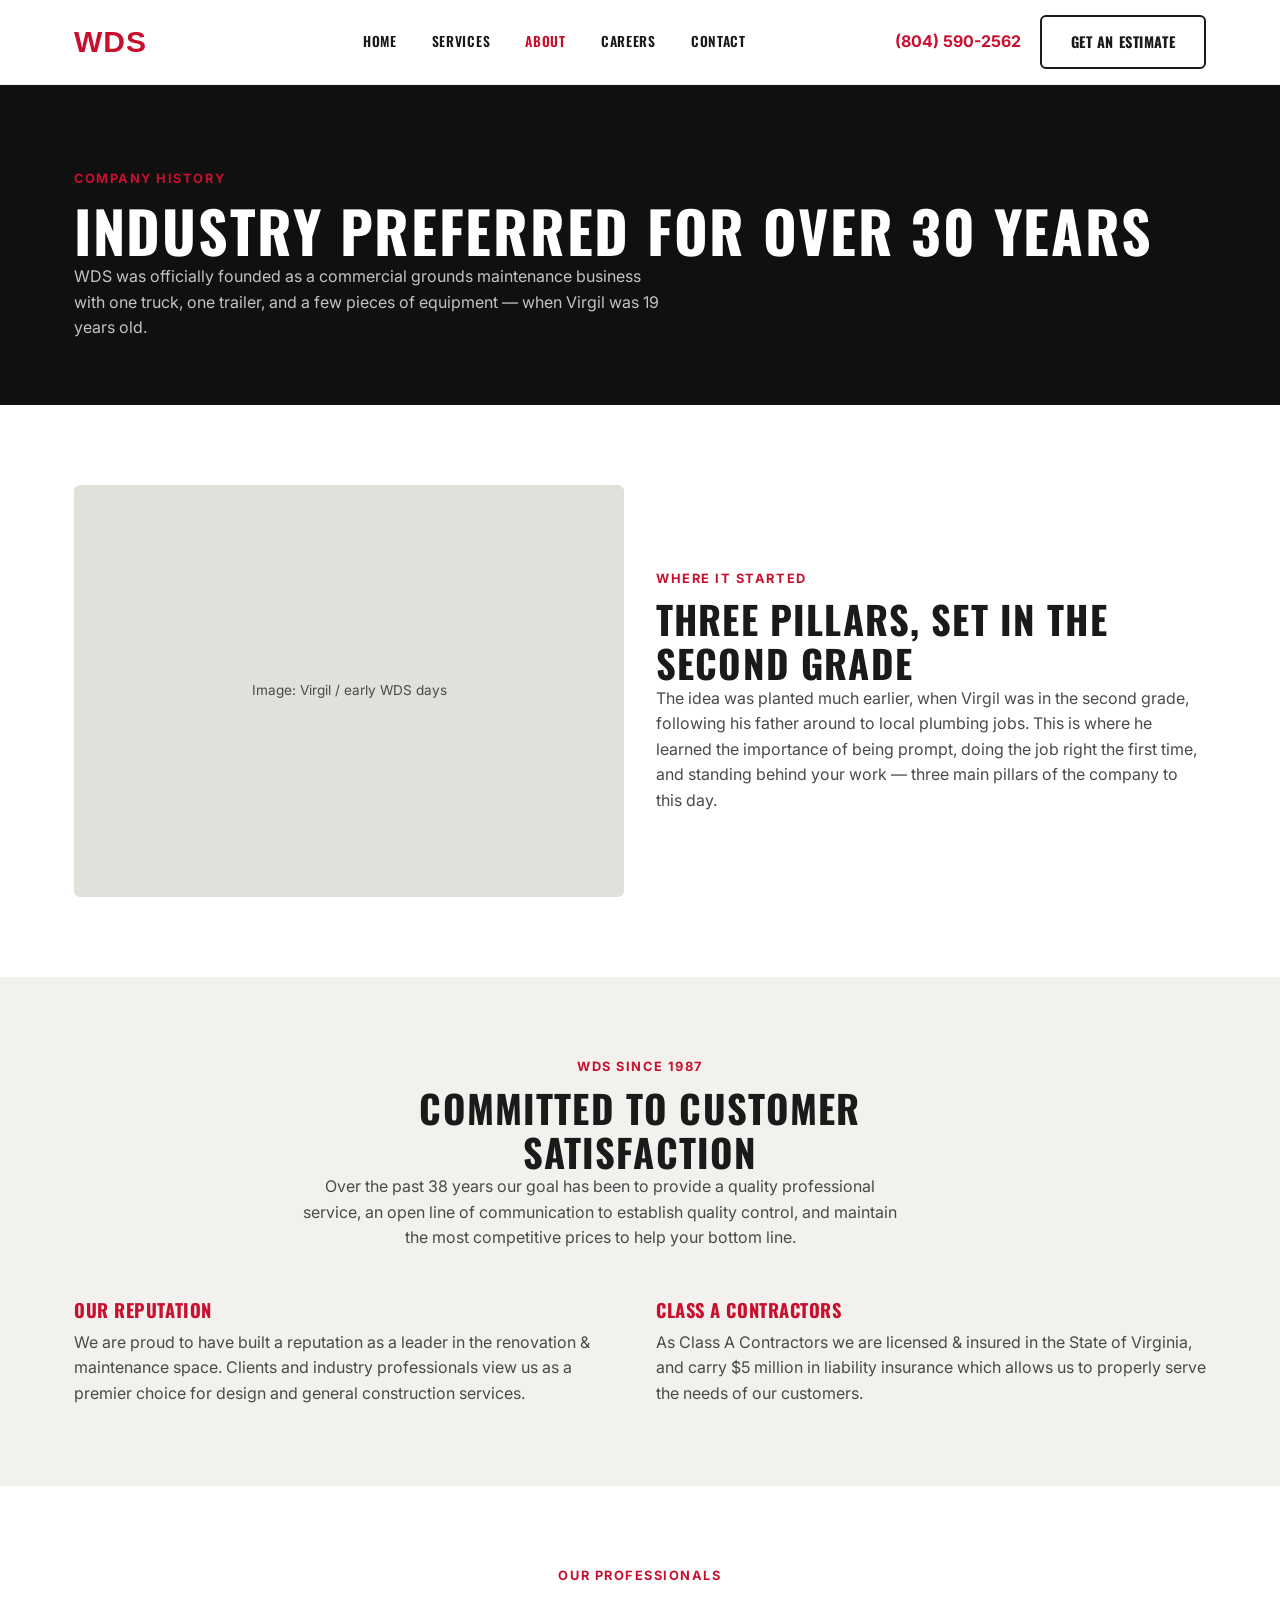
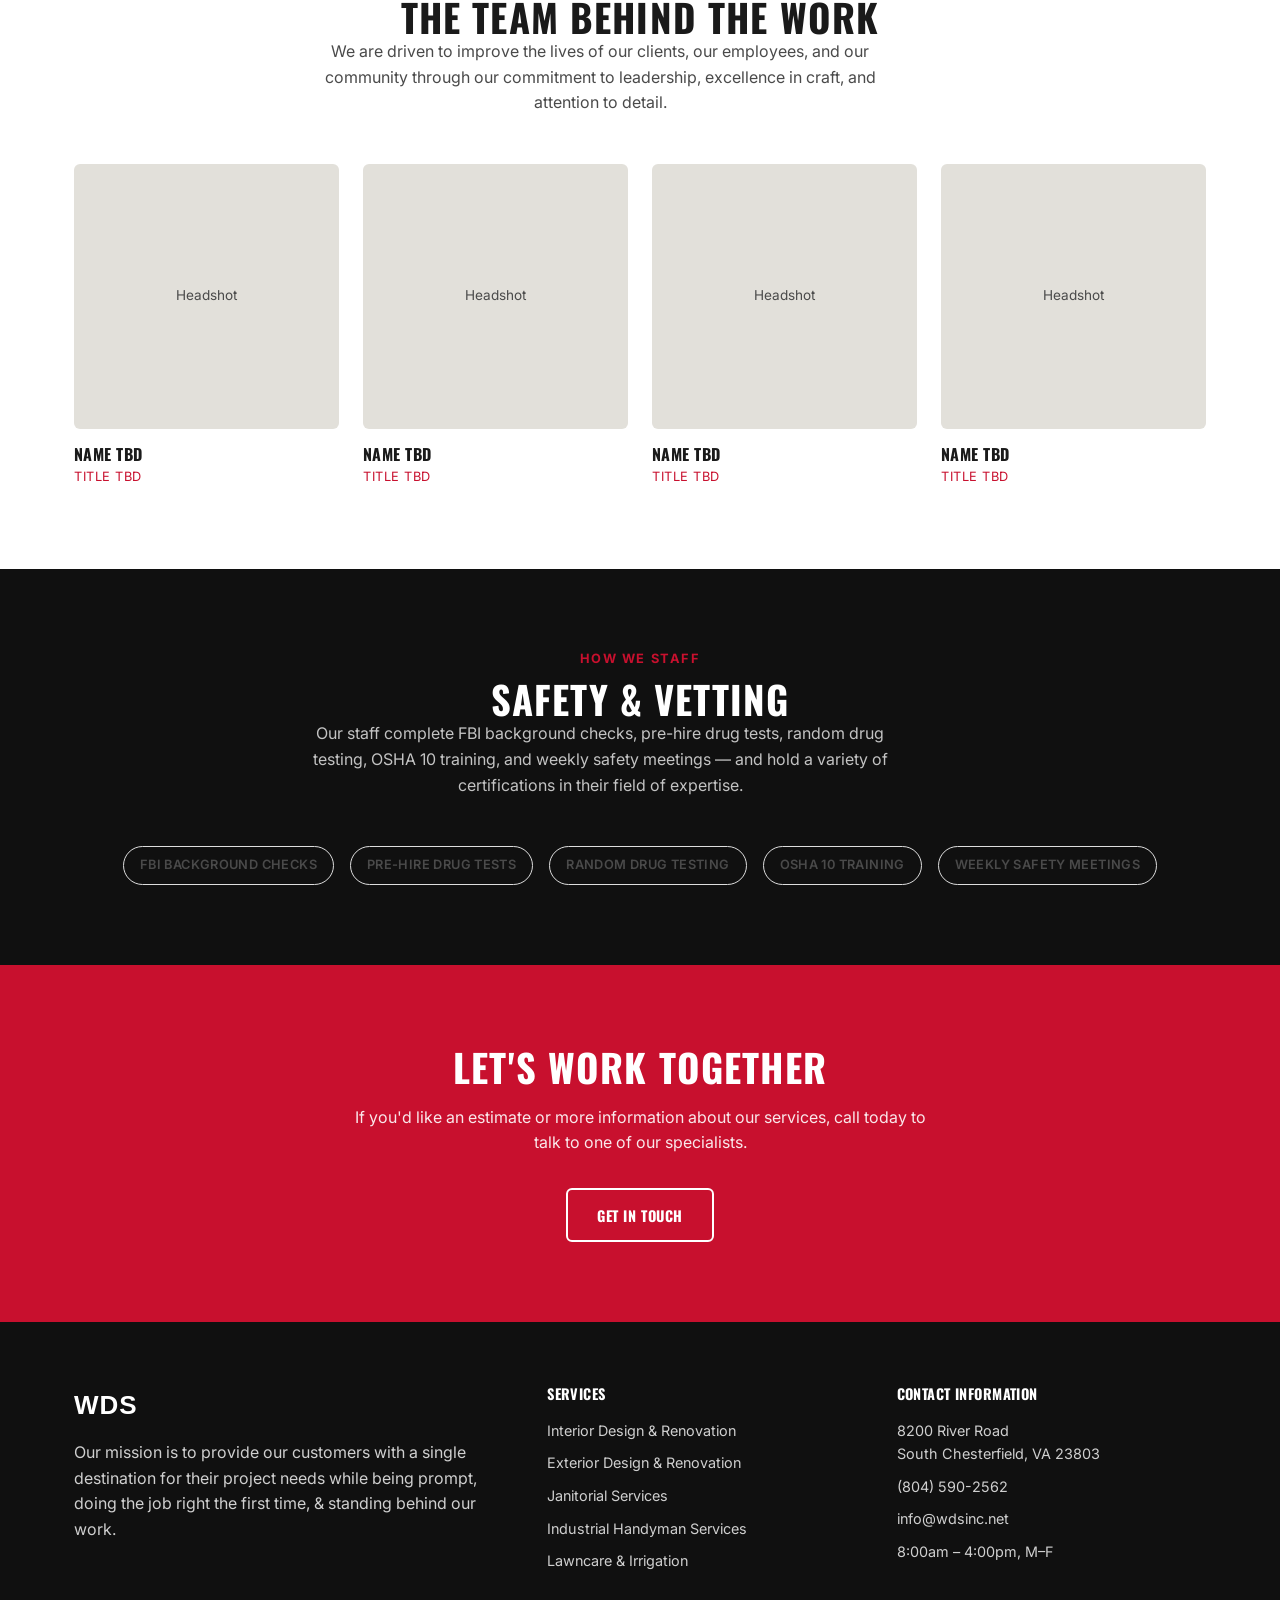
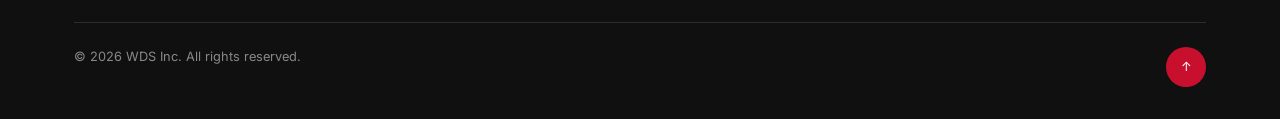
==== about.html @ 4c8f1082 "Scaffold WDS site structure with real copy from wdsinc.net Five static pages (Home, Services, About," ====
<!DOCTYPE html>
<html lang="en">
<head>
<meta charset="UTF-8"/>
<meta name="viewport" content="width=device-width, initial-scale=1.0"/>
<title>About | WDS Inc</title>
<meta name="description" content="Founded in 1987, WDS is a Class A licensed contractor serving Virginia for over 37 years."/>
<link rel="preconnect" href="https://fonts.googleapis.com"/>
<link href="https://fonts.googleapis.com/css2?family=Inter:wght@400;500;600;700&family=Oswald:wght@500;600;700&display=swap" rel="stylesheet"/>
<link rel="stylesheet" href="css/styles.css"/>
</head>
<body>

<header class="site-header">
  <div class="container">
    <a href="index.html" class="logo">
      <img src="assets/images/wds-logo.svg" alt="WDS Inc"/>
    </a>
    <nav class="nav">
      <a href="index.html">Home</a>
      <a href="services.html">Services</a>
      <a href="about.html" class="current">About</a>
      <a href="careers.html">Careers</a>
      <a href="contact.html">Contact</a>
    </nav>
    <div class="header-cta">
      <a href="tel:18045902562" class="header-phone">(804) 590-2562</a>
      <a href="contact.html" class="btn btn-outline-dark">Get an Estimate</a>
      <button class="nav-toggle" aria-label="Toggle menu" aria-expanded="false">&#9776;</button>
    </div>
  </div>
</header>

<section class="page-hero">
  <div class="container">
    <span class="eyebrow" data-animate>Company History</span>
    <h1 data-animate>Industry Preferred For Over 30 Years</h1>
    <p class="lede">WDS was officially founded as a commercial grounds maintenance business with one truck, one trailer, and a few pieces of equipment &mdash; when Virgil was 19 years old.</p>
  </div>
</section>

<section>
  <div class="container">
    <div class="two-col">
      <div class="media-frame">
        <!-- TODO: founder / early-days archive photo -->
        <div class="media-placeholder">Image: Virgil / early WDS days</div>
      </div>
      <div>
        <span class="eyebrow">Where It Started</span>
        <h2>Three Pillars, Set In The Second Grade</h2>
        <p class="lede">The idea was planted much earlier, when Virgil was in the second grade, following his father around to local plumbing jobs. This is where he learned the importance of being prompt, doing the job right the first time, and standing behind your work &mdash; three main pillars of the company to this day.</p>
      </div>
    </div>
  </div>
</section>

<section class="bg-light">
  <div class="container">
    <div class="section-head center">
      <span class="eyebrow">WDS Since 1987</span>
      <h2>Committed To Customer Satisfaction</h2>
      <p class="lede">Over the past 38 years our goal has been to provide a quality professional service, an open line of communication to establish quality control, and maintain the most competitive prices to help your bottom line.</p>
    </div>
    <div class="two-col">
      <div>
        <h3 style="color:var(--red);margin-bottom:.6rem;">Our Reputation</h3>
        <p class="lede">We are proud to have built a reputation as a leader in the renovation &amp; maintenance space. Clients and industry professionals view us as a premier choice for design and general construction services.</p>
      </div>
      <div>
        <h3 style="color:var(--red);margin-bottom:.6rem;">Class A Contractors</h3>
        <p class="lede">As Class A Contractors we are licensed &amp; insured in the State of Virginia, and carry $5 million in liability insurance which allows us to properly serve the needs of our customers.</p>
      </div>
    </div>
  </div>
</section>

<!-- ============ OUR PROFESSIONALS ============ -->
<section>
  <div class="container">
    <div class="section-head center">
      <span class="eyebrow">Our Professionals</span>
      <h2>The Team Behind The Work</h2>
      <p class="lede">We are driven to improve the lives of our clients, our employees, and our community through our commitment to leadership, excellence in craft, and attention to detail.</p>
    </div>
    <div class="team-grid">
      <!-- TODO: real headshots + names/titles once provided -->
      <div class="team-card">
        <div class="media-frame"><div class="media-placeholder">Headshot</div></div>
        <h3>Name TBD</h3>
        <span>Title TBD</span>
      </div>
      <div class="team-card">
        <div class="media-frame"><div class="media-placeholder">Headshot</div></div>
        <h3>Name TBD</h3>
        <span>Title TBD</span>
      </div>
      <div class="team-card">
        <div class="media-frame"><div class="media-placeholder">Headshot</div></div>
        <h3>Name TBD</h3>
        <span>Title TBD</span>
      </div>
      <div class="team-card">
        <div class="media-frame"><div class="media-placeholder">Headshot</div></div>
        <h3>Name TBD</h3>
        <span>Title TBD</span>
      </div>
    </div>
  </div>
</section>

<!-- ============ SAFETY / VETTING ============ -->
<section class="bg-dark">
  <div class="container">
    <div class="section-head center">
      <span class="eyebrow">How We Staff</span>
      <h2>Safety &amp; Vetting</h2>
      <p class="lede">Our staff complete FBI background checks, pre-hire drug tests, random drug testing, OSHA 10 training, and weekly safety meetings &mdash; and hold a variety of certifications in their field of expertise.</p>
    </div>
    <div class="badge-row" style="justify-content:center;">
      <span class="badge">FBI Background Checks</span>
      <span class="badge">Pre-Hire Drug Tests</span>
      <span class="badge">Random Drug Testing</span>
      <span class="badge">OSHA 10 Training</span>
      <span class="badge">Weekly Safety Meetings</span>
    </div>
  </div>
</section>

<section class="cta-band">
  <div class="container">
    <h2>Let's Work Together</h2>
    <p class="lede">If you'd like an estimate or more information about our services, call today to talk to one of our specialists.</p>
    <a href="contact.html" class="btn btn-outline">Get In Touch</a>
  </div>
</section>

<footer class="site-footer" id="site-footer"></footer>
<script src="js/main.js"></script>
<script src="js/footer.js"></script>
</body>
</html>
---- css/styles.css ----
/* ==========================================================================
   WDS Inc — shared stylesheet
   Structural pass: layout, type scale, components.
   Visual polish + animated-text treatment come in the next layout pass.
   ========================================================================== */

:root{
  --red:#c8102e;
  --red-dark:#9c0c23;
  --black:#101010;
  --ink:#1a1a1a;
  --gray-700:#4a4a4a;
  --gray-400:#8a8a8a;
  --gray-100:#f2f1ee;
  --white:#ffffff;
  --font-head:'Oswald', sans-serif;
  --font-body:'Inter', sans-serif;
  --container:1180px;
  --gap:2rem;
  --radius:6px;
}

*{box-sizing:border-box;margin:0;padding:0;}
html{scroll-behavior:smooth;}
body{font-family:var(--font-body);color:var(--ink);background:var(--white);line-height:1.6;}
img{max-width:100%;display:block;}
a{color:inherit;text-decoration:none;}
ul{list-style:none;}
.container{max-width:var(--container);margin:0 auto;padding:0 1.5rem;}

h1,h2,h3,h4{font-family:var(--font-head);text-transform:uppercase;letter-spacing:.03em;line-height:1.15;}
h1{font-size:clamp(2.2rem,5vw,3.6rem);}
h2{font-size:clamp(1.6rem,3.5vw,2.4rem);}
h3{font-size:1.15rem;}
.eyebrow{color:var(--red);font-weight:700;letter-spacing:.12em;text-transform:uppercase;font-size:.8rem;margin-bottom:.5rem;display:block;}
.lede{color:var(--gray-700);max-width:60ch;}

.btn{display:inline-block;padding:.85rem 1.8rem;border-radius:var(--radius);font-weight:700;font-family:var(--font-head);text-transform:uppercase;letter-spacing:.04em;font-size:.9rem;border:2px solid transparent;transition:transform .15s ease,opacity .15s ease;}
.btn:hover{transform:translateY(-2px);}
.btn-primary{background:var(--red);color:var(--white);}
.btn-outline{background:transparent;color:var(--white);border-color:var(--white);}
.btn-outline-dark{background:transparent;color:var(--ink);border-color:var(--ink);}

/* ---------- header ---------- */
.site-header{position:sticky;top:0;z-index:100;background:var(--white);border-bottom:1px solid #eee;}
.site-header .container{display:flex;align-items:center;justify-content:space-between;height:84px;}
.logo{display:flex;align-items:center;gap:.6rem;font-family:var(--font-head);font-weight:700;}
.logo img{height:44px;width:auto;}
.nav{display:flex;align-items:center;gap:2.2rem;}
.nav a{font-family:var(--font-head);text-transform:uppercase;font-size:.85rem;letter-spacing:.05em;font-weight:600;}
.nav a.current,.nav a:hover{color:var(--red);}
.header-cta{display:flex;align-items:center;gap:1.2rem;}
.header-phone{font-weight:700;color:var(--red);}
.nav-toggle{display:none;background:none;border:none;font-size:1.6rem;cursor:pointer;}

@media (max-width:900px){
  .nav{position:fixed;inset:84px 0 0 0;background:var(--white);flex-direction:column;align-items:flex-start;padding:2rem 1.5rem;gap:1.5rem;transform:translateX(100%);transition:transform .25s ease;}
  .nav.open{transform:translateX(0);}
  .nav-toggle{display:block;}
  .header-phone{display:none;}
}

/* ---------- hero ---------- */
.hero{position:relative;color:var(--white);background:var(--black);min-height:78vh;display:flex;align-items:center;overflow:hidden;}
.hero-media{position:absolute;inset:0;z-index:0;}
.hero-media img,.hero-media video{width:100%;height:100%;object-fit:cover;opacity:.55;}
.hero-media::after{content:'';position:absolute;inset:0;background:linear-gradient(180deg,rgba(16,16,16,.55),rgba(16,16,16,.85));}
.hero-content{position:relative;z-index:1;max-width:720px;}
.hero-content p.lede{color:rgba(255,255,255,.8);margin:1.2rem 0 2rem;font-size:1.1rem;}
.hero-cta-row{display:flex;gap:1rem;flex-wrap:wrap;}
/* data-animate: hook point for the animated-text pass (word/line reveal) */
[data-animate]{display:inline-block;}

.page-hero{background:var(--black);color:var(--white);padding:5rem 0 4rem;}
.page-hero p.lede{color:rgba(255,255,255,.75);}

/* ---------- trust bar ---------- */
.trust-bar{background:var(--gray-100);padding:1.6rem 0;}
.trust-bar .container{display:flex;flex-wrap:wrap;gap:2rem;justify-content:space-between;}
.trust-item{display:flex;align-items:baseline;gap:.5rem;font-family:var(--font-head);}
.trust-item strong{color:var(--red);font-size:1.6rem;}
.trust-item span{color:var(--gray-700);font-size:.85rem;text-transform:uppercase;letter-spacing:.04em;}

/* ---------- generic sections ---------- */
section{padding:5rem 0;}
.section-head{max-width:680px;margin-bottom:3rem;}
.section-head.center{margin-left:auto;margin-right:auto;text-align:center;}
.bg-dark{background:var(--black);color:var(--white);}
.bg-dark .lede{color:rgba(255,255,255,.75);}
.bg-light{background:var(--gray-100);}

.two-col{display:grid;grid-template-columns:1fr 1fr;gap:var(--gap);align-items:center;}
@media (max-width:800px){.two-col{grid-template-columns:1fr;}}
.media-frame{border-radius:var(--radius);overflow:hidden;aspect-ratio:4/3;background:#ddd;}
.media-frame img{width:100%;height:100%;object-fit:cover;}
.media-placeholder{width:100%;height:100%;display:flex;align-items:center;justify-content:center;background:#e2e0da;color:var(--gray-700);font-size:.85rem;text-align:center;padding:1rem;}

/* ---------- service grid ---------- */
.card-grid{display:grid;grid-template-columns:repeat(auto-fit,minmax(230px,1fr));gap:1.5rem;}
.service-card{background:var(--white);border:1px solid #eee;border-radius:var(--radius);padding:2rem 1.6rem;transition:box-shadow .2s ease,transform .2s ease;}
.service-card:hover{box-shadow:0 10px 30px rgba(0,0,0,.08);transform:translateY(-4px);}
.service-card .icon{width:44px;height:44px;border-radius:50%;background:var(--red);margin-bottom:1rem;}
.service-card h3{margin-bottom:.6rem;}
.service-card p{color:var(--gray-700);font-size:.92rem;}

.pillars{display:grid;grid-template-columns:repeat(3,1fr);gap:1.5rem;}
@media (max-width:800px){.pillars{grid-template-columns:1fr;}}
.pillar h3{color:var(--red);margin-bottom:.6rem;}
.pillar p{color:var(--gray-700);font-size:.92rem;}

/* ---------- process steps ---------- */
.steps{counter-reset:step;display:grid;grid-template-columns:repeat(3,1fr);gap:1.5rem;}
@media (max-width:800px){.steps{grid-template-columns:1fr;}}
.step{position:relative;padding-left:3.2rem;}
.step::before{counter-increment:step;content:counter(step);position:absolute;left:0;top:0;width:2.4rem;height:2.4rem;border-radius:50%;background:var(--red);color:var(--white);display:flex;align-items:center;justify-content:center;font-family:var(--font-head);font-weight:700;}

/* ---------- team ---------- */
.team-grid{display:grid;grid-template-columns:repeat(auto-fit,minmax(200px,1fr));gap:1.5rem;}
.team-card .media-frame{aspect-ratio:1/1;margin-bottom:1rem;}
.team-card h3{font-size:1rem;}
.team-card span{color:var(--red);font-size:.8rem;text-transform:uppercase;letter-spacing:.04em;}

/* ---------- badges (reputation) ---------- */
.badge-row{display:flex;flex-wrap:wrap;gap:1rem;margin-top:1.5rem;}
.badge{border:1px solid #ddd;border-radius:20px;padding:.5rem 1rem;font-size:.8rem;font-weight:600;text-transform:uppercase;letter-spacing:.03em;color:var(--gray-700);}

/* ---------- careers / job board ---------- */
.job-list{display:flex;flex-direction:column;gap:1rem;}
.job-card{display:flex;justify-content:space-between;align-items:center;gap:1rem;flex-wrap:wrap;border:1px solid #eee;border-radius:var(--radius);padding:1.4rem 1.6rem;}
.job-card h3{font-size:1.05rem;text-transform:none;letter-spacing:0;}
.job-meta{color:var(--gray-700);font-size:.85rem;margin-top:.3rem;}
.job-card .btn{padding:.6rem 1.3rem;font-size:.8rem;}
.empty-state{border:2px dashed #ddd;border-radius:var(--radius);padding:3rem 1.5rem;text-align:center;color:var(--gray-700);}
.empty-state strong{display:block;color:var(--ink);margin-bottom:.4rem;font-family:var(--font-head);text-transform:uppercase;}

/* ---------- contact ---------- */
.contact-grid{display:grid;grid-template-columns:1.1fr .9fr;gap:var(--gap);}
@media (max-width:800px){.contact-grid{grid-template-columns:1fr;}}
.contact-form{display:flex;flex-direction:column;gap:1rem;}
.contact-form input,.contact-form textarea,.contact-form select{border:1px solid #ddd;border-radius:var(--radius);padding:.85rem 1rem;font-family:inherit;font-size:.95rem;}
.contact-form label{font-size:.8rem;font-weight:600;text-transform:uppercase;letter-spacing:.03em;color:var(--gray-700);margin-bottom:.3rem;display:block;}
.contact-info-list{display:flex;flex-direction:column;gap:1.2rem;}
.contact-info-item{display:flex;gap:.9rem;align-items:flex-start;}
.contact-info-item .dot{width:34px;height:34px;border-radius:50%;background:var(--red);flex-shrink:0;}
.map-frame{margin-top:2rem;border-radius:var(--radius);overflow:hidden;aspect-ratio:16/9;background:#e2e0da;}

/* ---------- CTA band ---------- */
.cta-band{background:var(--red);color:var(--white);text-align:center;}
.cta-band h2{margin-bottom:1rem;}
.cta-band .lede{color:rgba(255,255,255,.9);margin:0 auto 2rem;}

/* ---------- footer ---------- */
.site-footer{background:var(--black);color:rgba(255,255,255,.8);padding:4rem 0 2rem;}
.footer-grid{display:grid;grid-template-columns:1.4fr 1fr 1fr;gap:2.5rem;margin-bottom:2.5rem;}
@media (max-width:800px){.footer-grid{grid-template-columns:1fr;}}
.footer-grid h4{color:var(--white);font-size:.9rem;margin-bottom:1rem;}
.footer-grid ul li{margin-bottom:.6rem;font-size:.9rem;}
.footer-grid ul li a:hover{color:var(--red);}
.footer-logo{height:38px;margin-bottom:1rem;}
.footer-bottom{border-top:1px solid rgba(255,255,255,.12);padding-top:1.5rem;display:flex;justify-content:space-between;flex-wrap:wrap;gap:1rem;font-size:.8rem;color:rgba(255,255,255,.5);}
.back-to-top{width:40px;height:40px;border-radius:50%;background:var(--red);color:var(--white);display:flex;align-items:center;justify-content:center;}
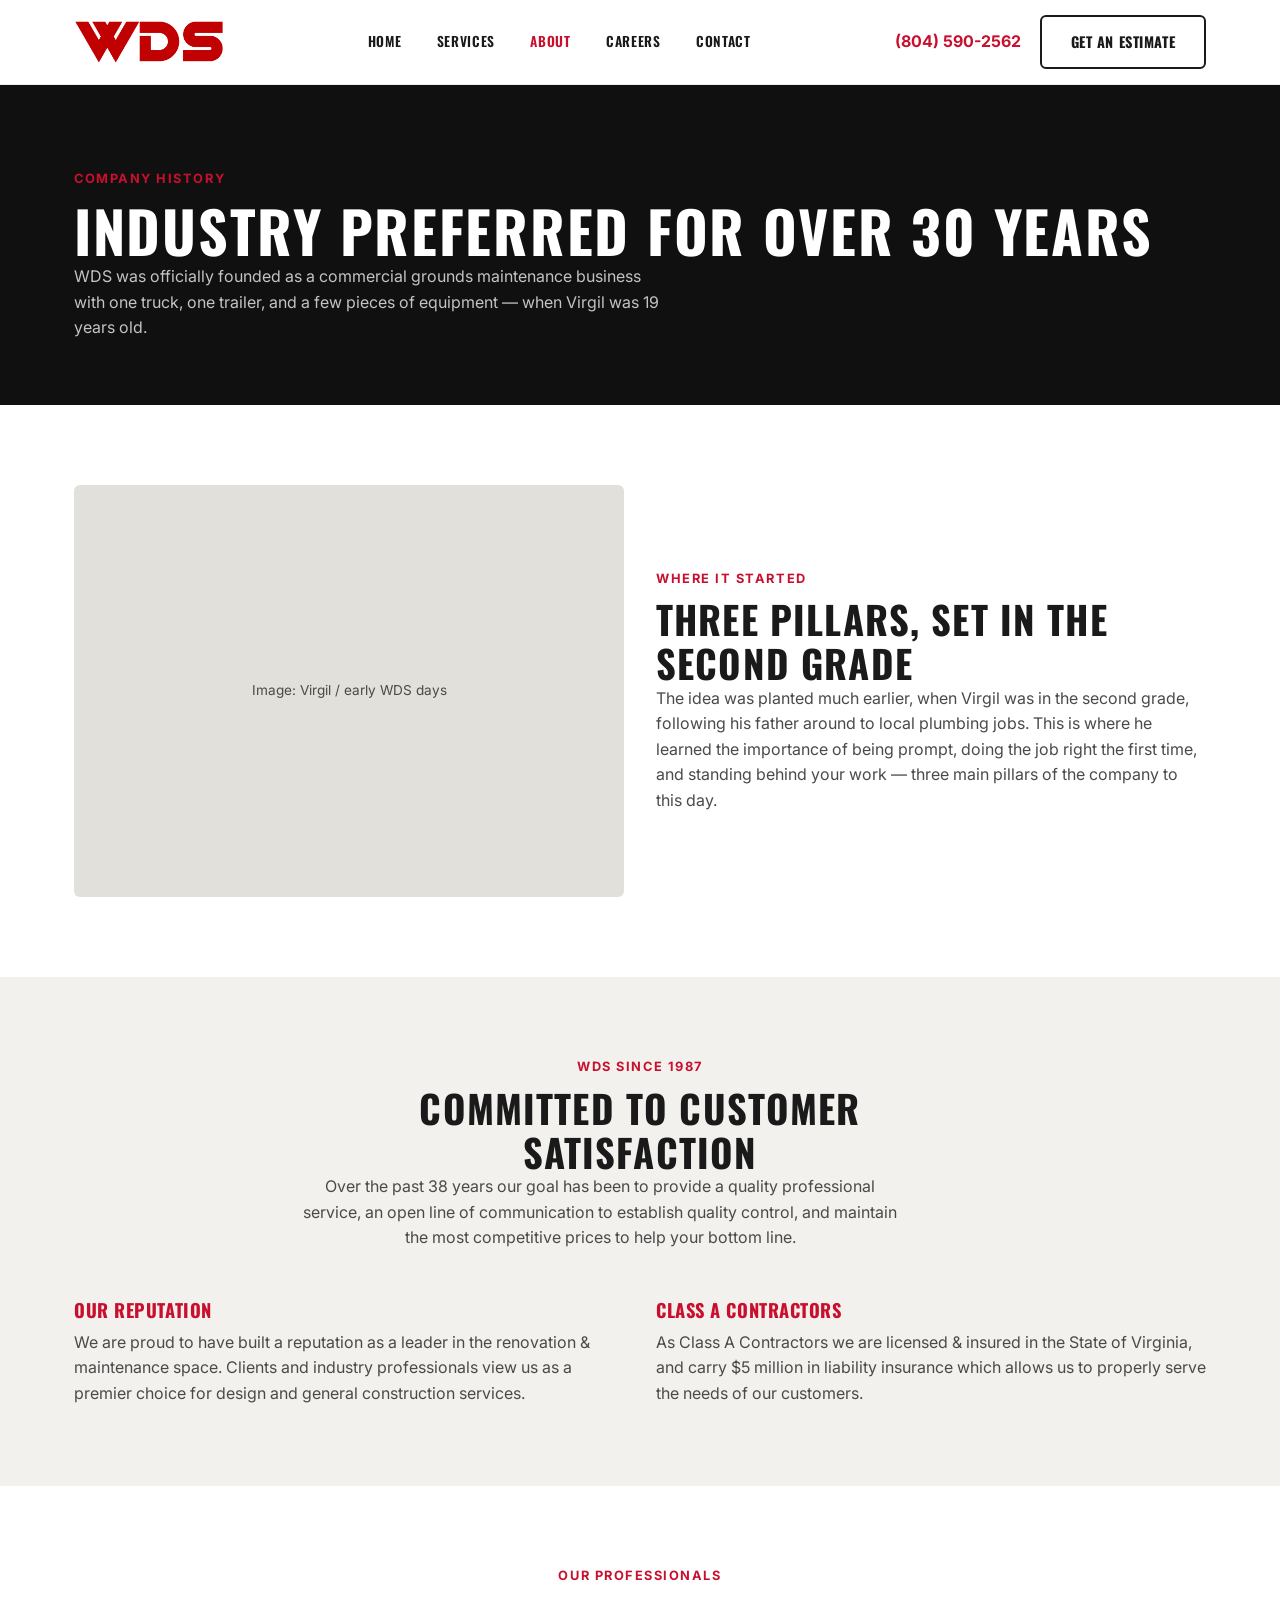
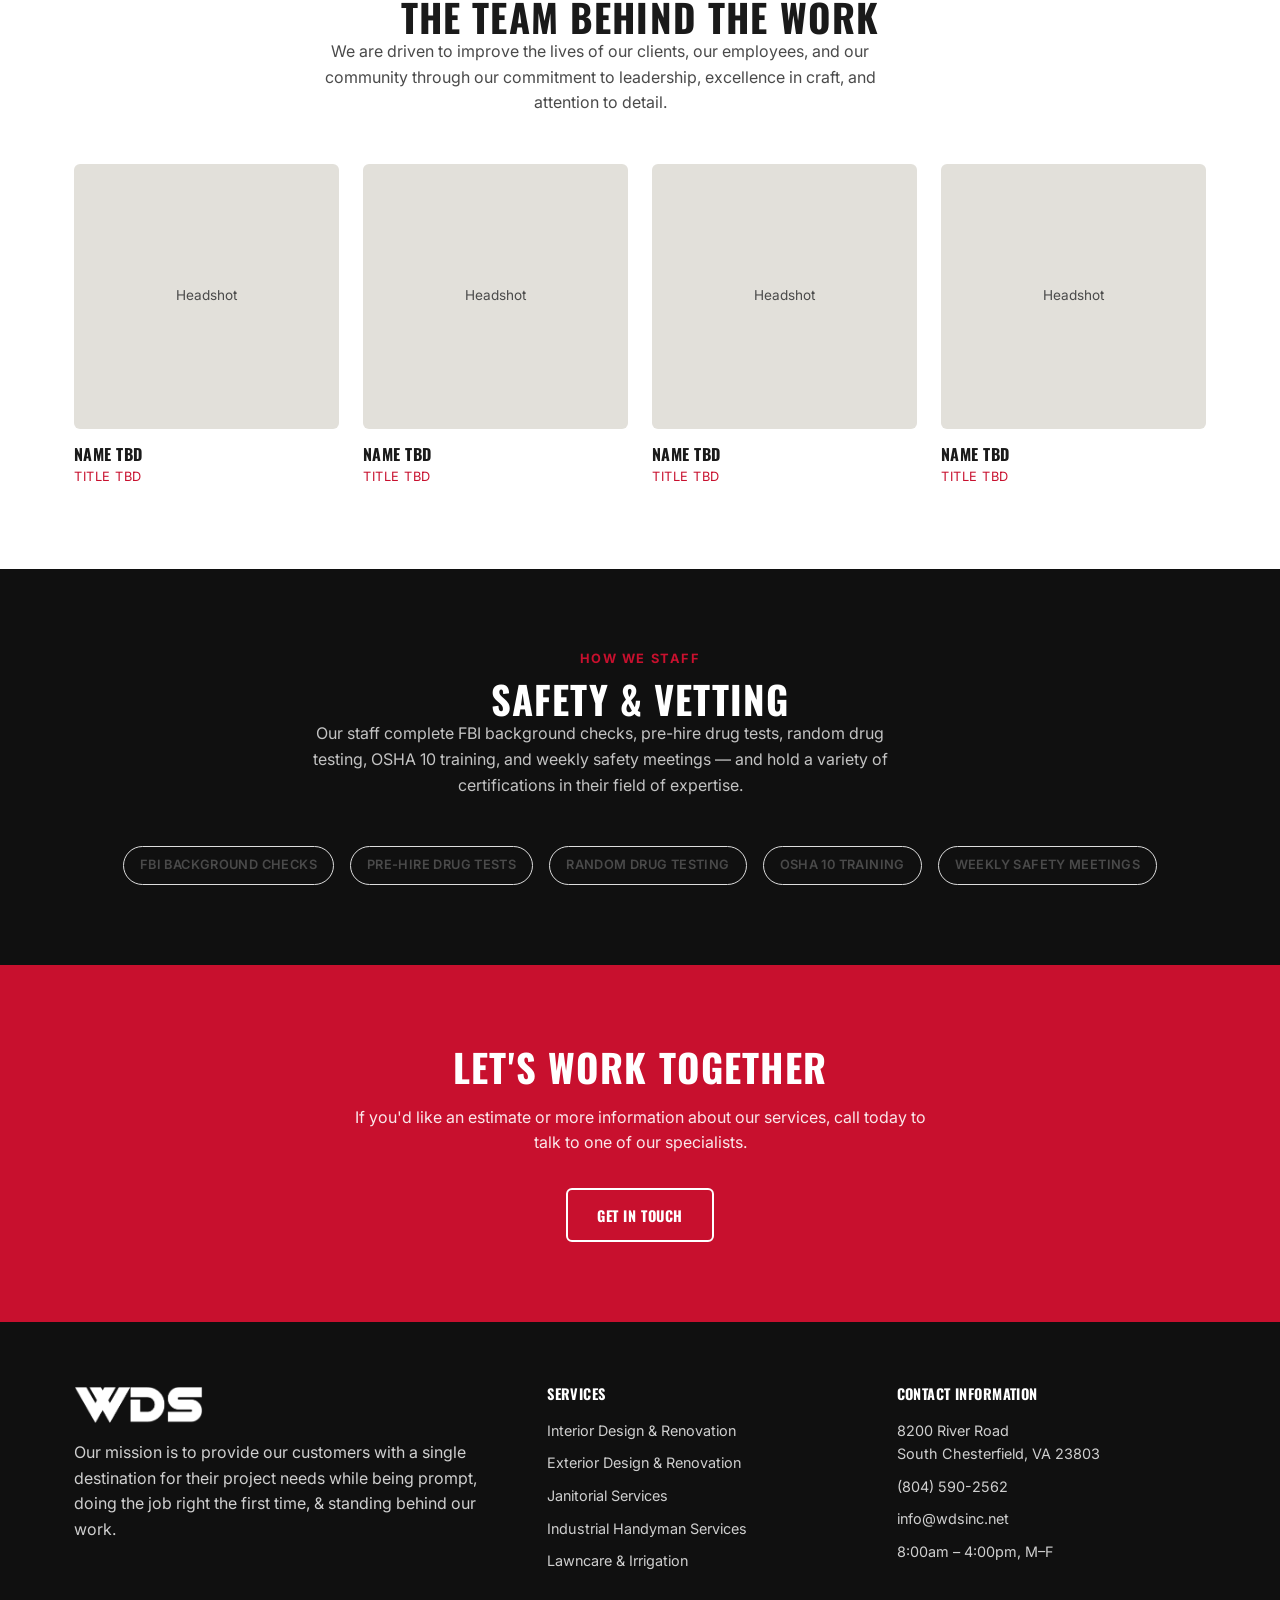
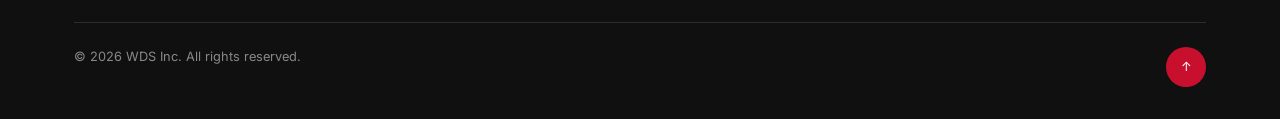
==== commit 3458d436: "Swap placeholder logo for the real WDS wordmark Crops the wordmark out of the uploaded WDS-logo.jpg " ====
--- a/about.html
+++ b/about.html
@@ -14,7 +14,7 @@
 <header class="site-header">
   <div class="container">
     <a href="index.html" class="logo">
-      <img src="assets/images/wds-logo.svg" alt="WDS Inc"/>
+      <img src="assets/images/wds-logo.png" alt="WDS Inc"/>
     </a>
     <nav class="nav">
       <a href="index.html">Home</a>
--- a/css/styles.css
+++ b/css/styles.css
@@ -126,12 +126,24 @@
 
 /* ---------- careers / job board ---------- */
 .job-list{display:flex;flex-direction:column;gap:1rem;}
-.job-card{display:flex;justify-content:space-between;align-items:center;gap:1rem;flex-wrap:wrap;border:1px solid #eee;border-radius:var(--radius);padding:1.4rem 1.6rem;}
+.job-card{display:flex;justify-content:space-between;align-items:center;gap:1rem;flex-wrap:wrap;border:1px solid #eee;border-radius:var(--radius);padding:1.4rem 1.6rem;transition:box-shadow .2s ease,transform .2s ease;}
+.job-card-link{display:block;color:inherit;}
+.job-card-link:hover .job-card{box-shadow:0 10px 30px rgba(0,0,0,.08);transform:translateY(-2px);border-color:#ddd;}
 .job-card h3{font-size:1.05rem;text-transform:none;letter-spacing:0;}
 .job-meta{color:var(--gray-700);font-size:.85rem;margin-top:.3rem;}
 .job-card .btn{padding:.6rem 1.3rem;font-size:.8rem;}
 .empty-state{border:2px dashed #ddd;border-radius:var(--radius);padding:3rem 1.5rem;text-align:center;color:var(--gray-700);}
 .empty-state strong{display:block;color:var(--ink);margin-bottom:.4rem;font-family:var(--font-head);text-transform:uppercase;}
+
+/* ---------- job detail page ---------- */
+.job-detail-hero{display:flex;justify-content:space-between;align-items:flex-end;gap:1.5rem;flex-wrap:wrap;}
+.job-detail h2{font-size:1.3rem;margin:2rem 0 .9rem;}
+.job-detail h2:first-child{margin-top:0;}
+.job-detail p{color:var(--gray-700);margin-bottom:1rem;line-height:1.7;}
+.job-detail ul{margin:0 0 1.5rem 0;}
+.job-detail li{padding-left:1.3rem;position:relative;margin-bottom:.55rem;color:var(--gray-700);font-size:.95rem;line-height:1.5;}
+.job-detail li::before{content:'\203A';position:absolute;left:0;top:0;color:var(--red);font-weight:700;}
+.job-detail-cta{display:flex;justify-content:center;padding:2.5rem 0 0;}
 
 /* ---------- contact ---------- */
 .contact-grid{display:grid;grid-template-columns:1.1fr .9fr;gap:var(--gap);}
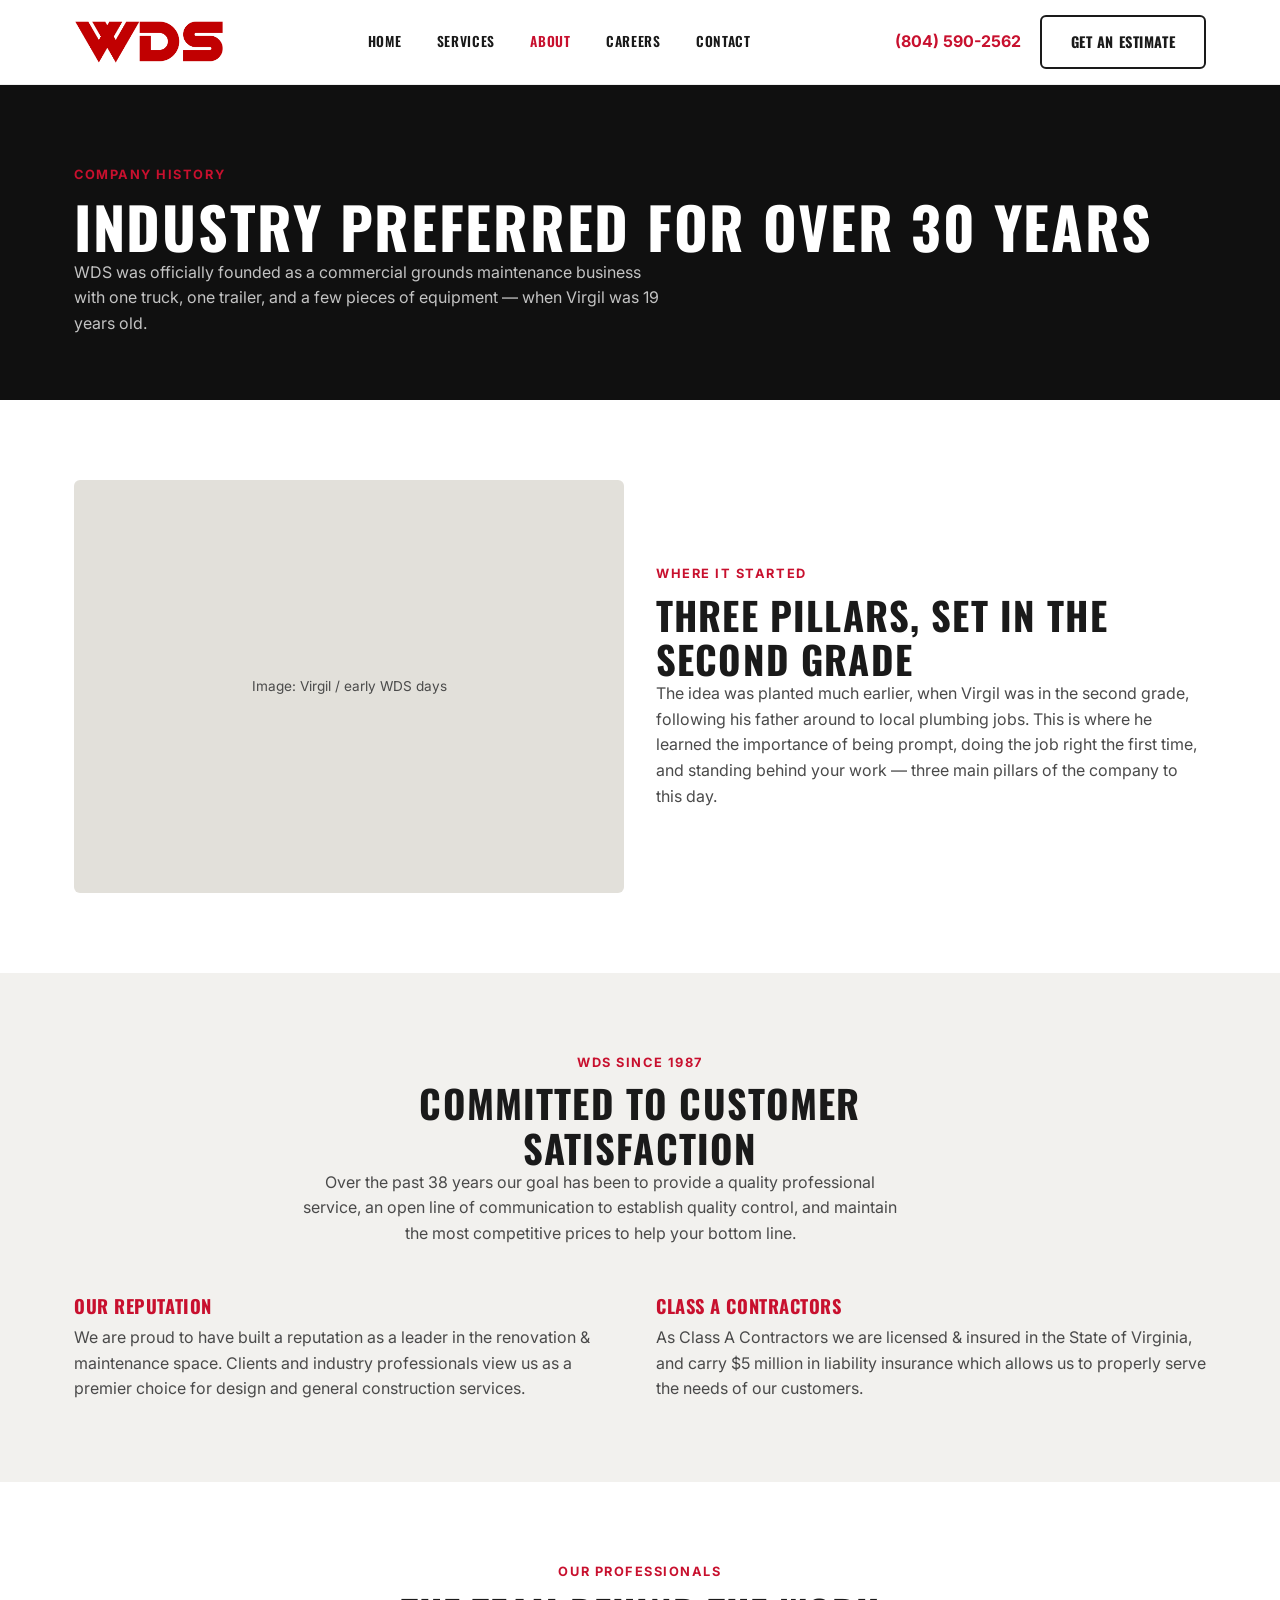
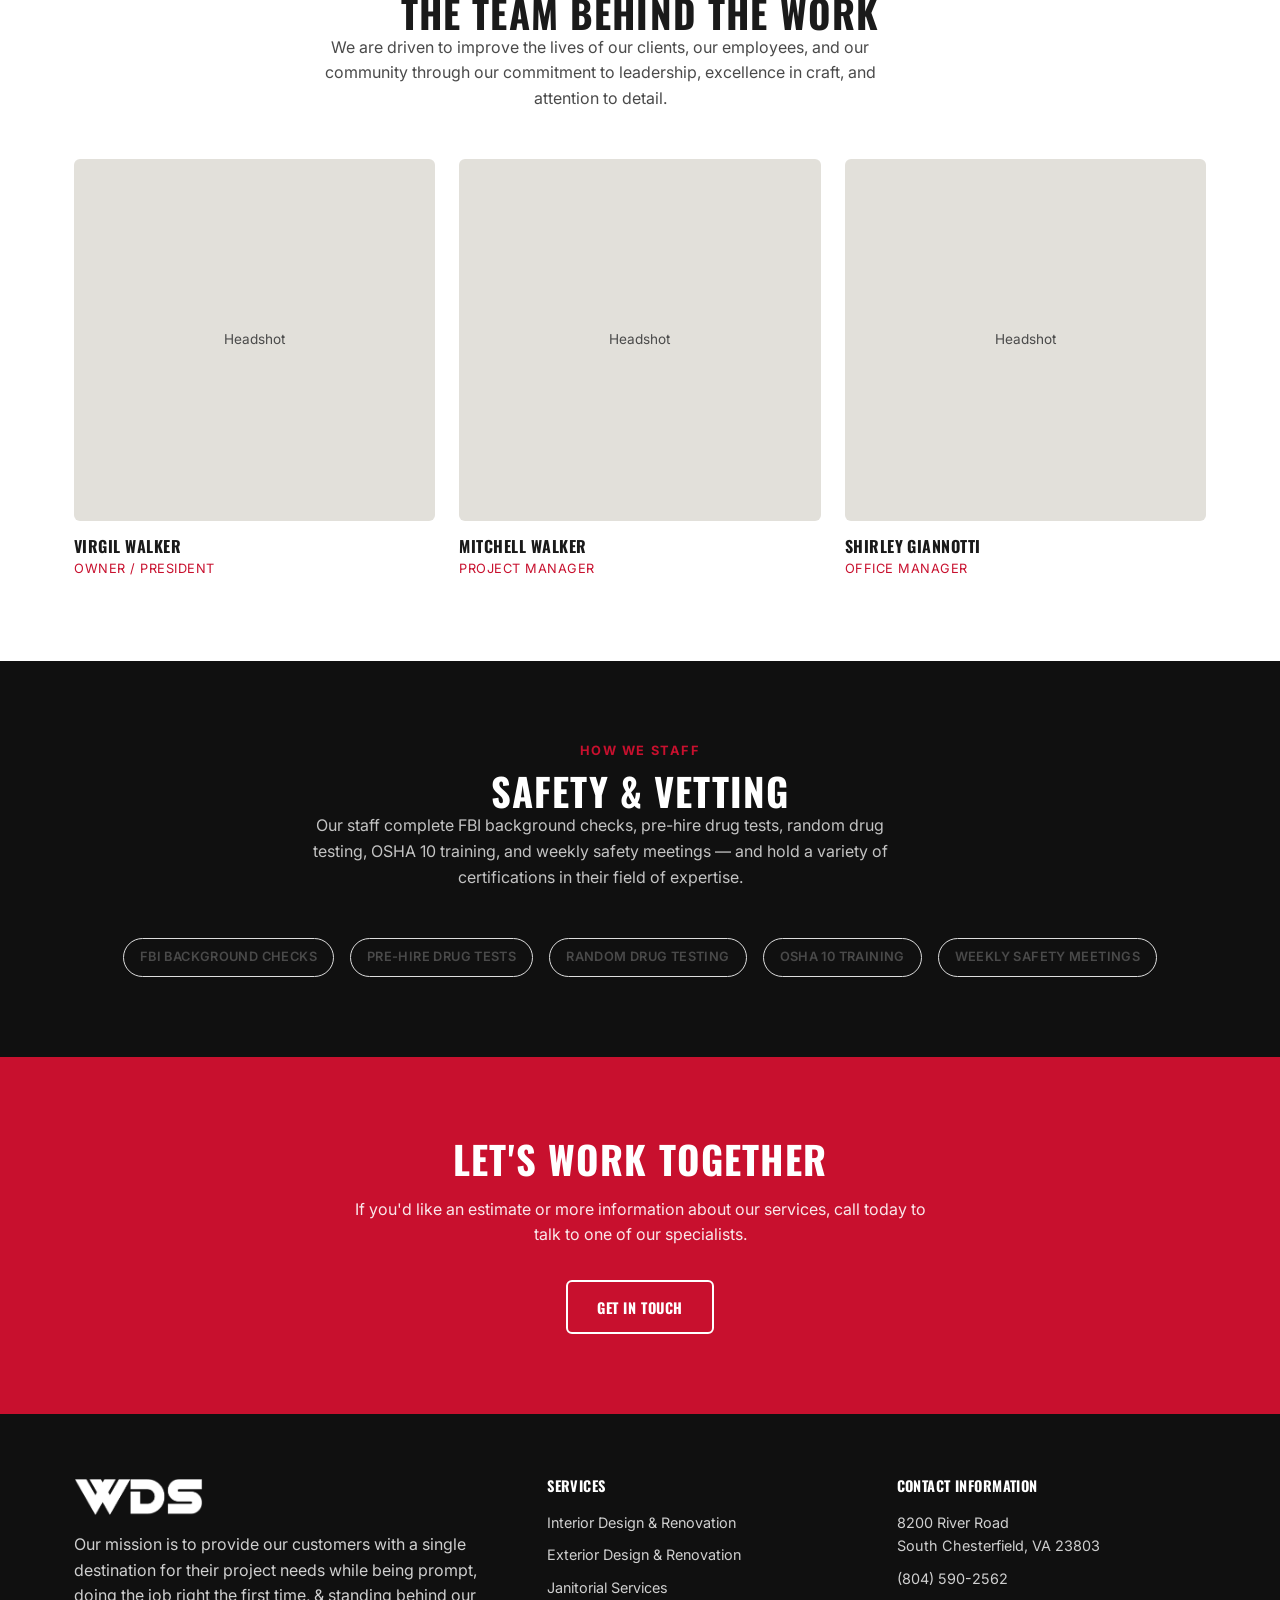
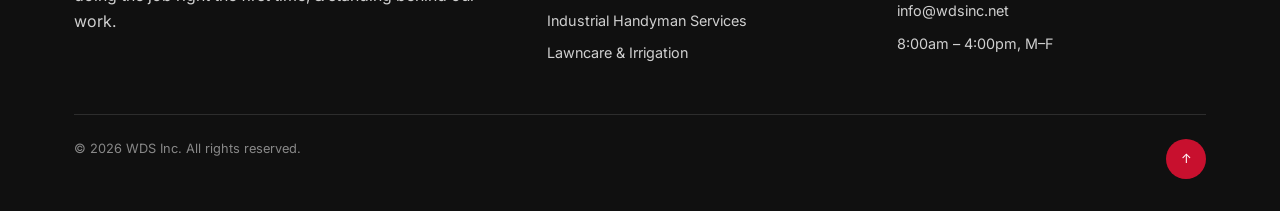
==== commit 2892ec25: "Fix layout alignment bugs and add real team roster + map - Remove the [data-animate]{display:inline-" ====
--- a/about.html
+++ b/about.html
@@ -84,26 +84,21 @@
       <p class="lede">We are driven to improve the lives of our clients, our employees, and our community through our commitment to leadership, excellence in craft, and attention to detail.</p>
     </div>
     <div class="team-grid">
-      <!-- TODO: real headshots + names/titles once provided -->
+      <!-- TODO: swap for real headshots once pushed to assets/images/ -->
       <div class="team-card">
         <div class="media-frame"><div class="media-placeholder">Headshot</div></div>
-        <h3>Name TBD</h3>
-        <span>Title TBD</span>
+        <h3>Virgil Walker</h3>
+        <span>Owner / President</span>
       </div>
       <div class="team-card">
         <div class="media-frame"><div class="media-placeholder">Headshot</div></div>
-        <h3>Name TBD</h3>
-        <span>Title TBD</span>
+        <h3>Mitchell Walker</h3>
+        <span>Project Manager</span>
       </div>
       <div class="team-card">
         <div class="media-frame"><div class="media-placeholder">Headshot</div></div>
-        <h3>Name TBD</h3>
-        <span>Title TBD</span>
-      </div>
-      <div class="team-card">
-        <div class="media-frame"><div class="media-placeholder">Headshot</div></div>
-        <h3>Name TBD</h3>
-        <span>Title TBD</span>
+        <h3>Shirley Giannotti</h3>
+        <span>Office Manager</span>
       </div>
     </div>
   </div>
--- a/css/styles.css
+++ b/css/styles.css
@@ -68,8 +68,11 @@
 .hero-content{position:relative;z-index:1;max-width:720px;}
 .hero-content p.lede{color:rgba(255,255,255,.8);margin:1.2rem 0 2rem;font-size:1.1rem;}
 .hero-cta-row{display:flex;gap:1rem;flex-wrap:wrap;}
-/* data-animate: hook point for the animated-text pass (word/line reveal) */
-[data-animate]{display:inline-block;}
+/* data-animate: hook point for the animated-text pass (word/line reveal).
+   Deliberately no display rule here — it broke normal block stacking of
+   short eyebrow+heading pairs. A future reveal script should apply
+   inline-block to the individual word/char spans it generates inside
+   these elements, not to the elements themselves. */
 
 .page-hero{background:var(--black);color:var(--white);padding:5rem 0 4rem;}
 .page-hero p.lede{color:rgba(255,255,255,.75);}
@@ -96,7 +99,12 @@
 .media-placeholder{width:100%;height:100%;display:flex;align-items:center;justify-content:center;background:#e2e0da;color:var(--gray-700);font-size:.85rem;text-align:center;padding:1rem;}
 
 /* ---------- service grid ---------- */
-.card-grid{display:grid;grid-template-columns:repeat(auto-fit,minmax(230px,1fr));gap:1.5rem;}
+/* Fixed 5 columns so all 5 service cards sit in a single row on desktop
+   instead of wrapping into a lopsided 4+1. Reflows to fewer columns as
+   the viewport narrows so cards don't get squeezed unreadably thin. */
+.card-grid{display:grid;grid-template-columns:repeat(5,1fr);gap:1.5rem;}
+@media (max-width:1100px){.card-grid{grid-template-columns:repeat(3,1fr);}}
+@media (max-width:700px){.card-grid{grid-template-columns:1fr;}}
 .service-card{background:var(--white);border:1px solid #eee;border-radius:var(--radius);padding:2rem 1.6rem;transition:box-shadow .2s ease,transform .2s ease;}
 .service-card:hover{box-shadow:0 10px 30px rgba(0,0,0,.08);transform:translateY(-4px);}
 .service-card .icon{width:44px;height:44px;border-radius:50%;background:var(--red);margin-bottom:1rem;}
@@ -149,7 +157,7 @@
 .contact-grid{display:grid;grid-template-columns:1.1fr .9fr;gap:var(--gap);}
 @media (max-width:800px){.contact-grid{grid-template-columns:1fr;}}
 .contact-form{display:flex;flex-direction:column;gap:1rem;}
-.contact-form input,.contact-form textarea,.contact-form select{border:1px solid #ddd;border-radius:var(--radius);padding:.85rem 1rem;font-family:inherit;font-size:.95rem;}
+.contact-form input,.contact-form textarea,.contact-form select{width:100%;border:1px solid #ddd;border-radius:var(--radius);padding:.85rem 1rem;font-family:inherit;font-size:.95rem;}
 .contact-form label{font-size:.8rem;font-weight:600;text-transform:uppercase;letter-spacing:.03em;color:var(--gray-700);margin-bottom:.3rem;display:block;}
 .contact-info-list{display:flex;flex-direction:column;gap:1.2rem;}
 .contact-info-item{display:flex;gap:.9rem;align-items:flex-start;}
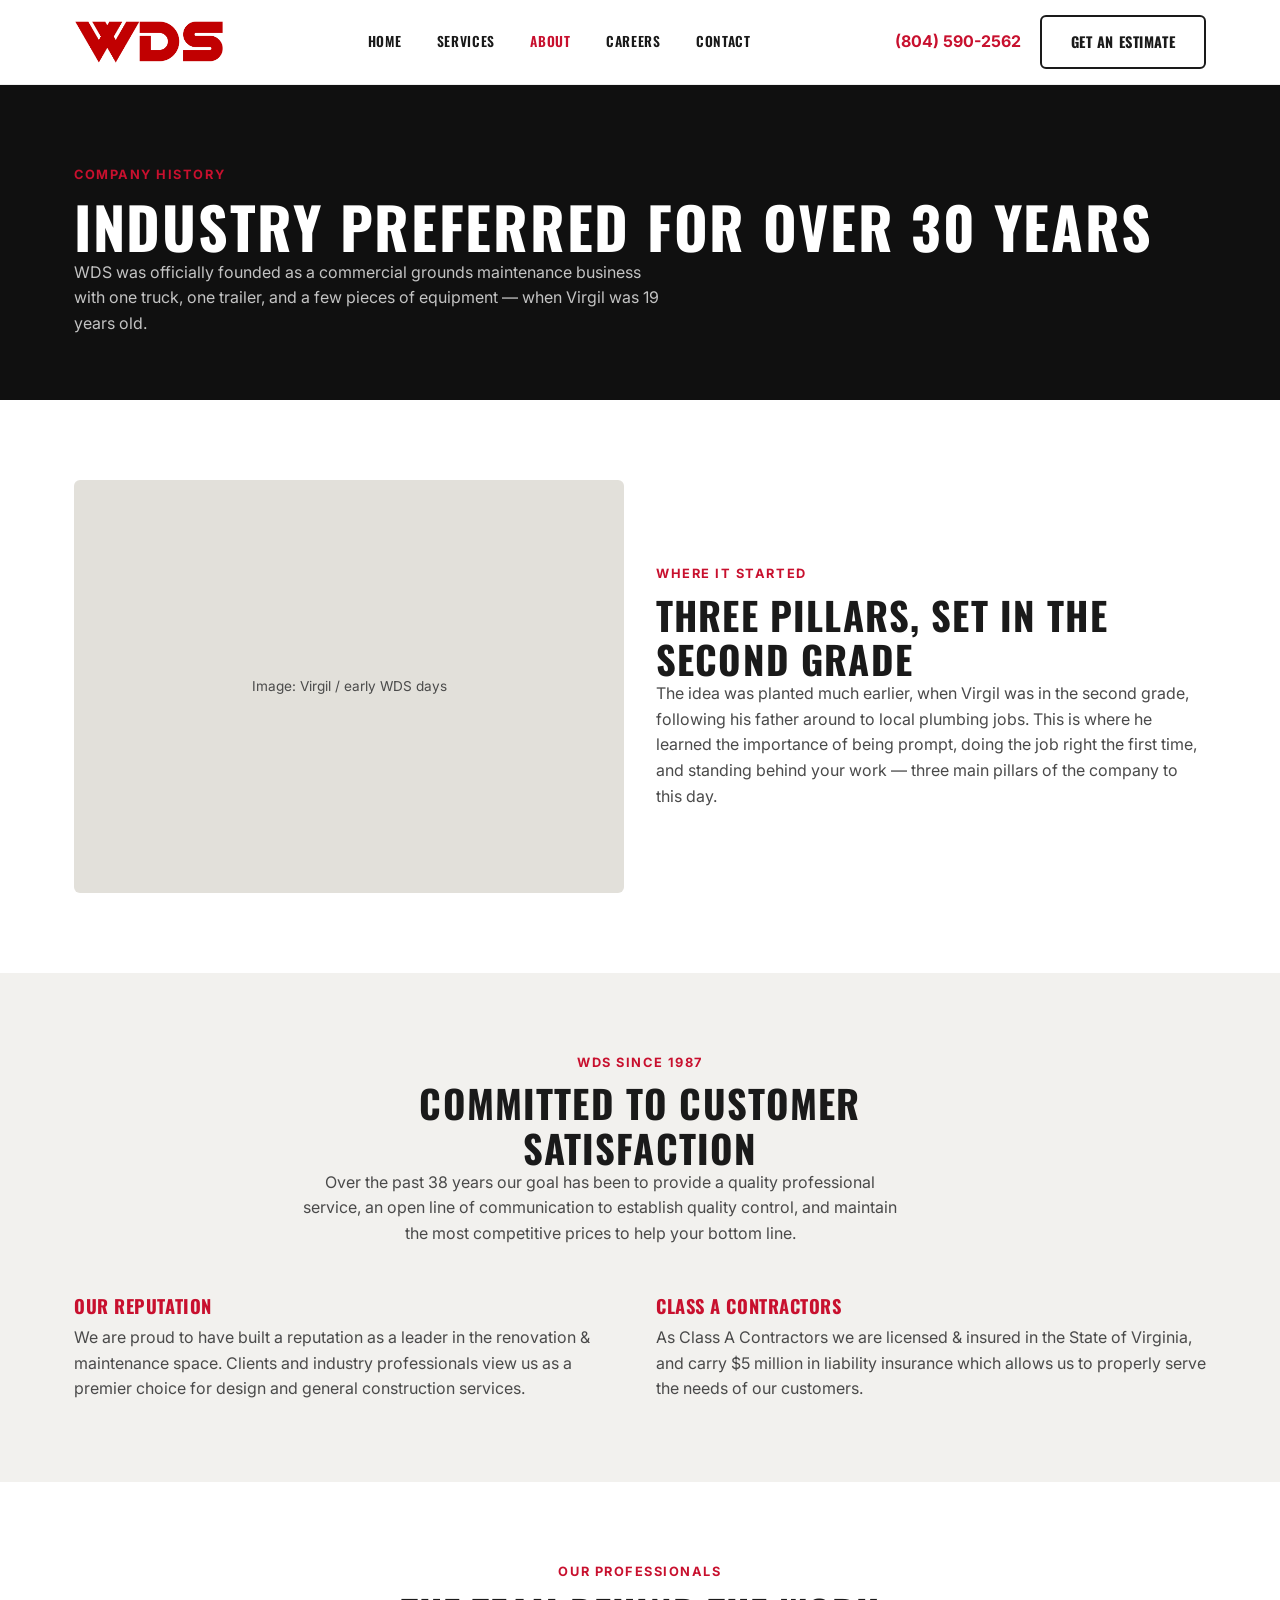
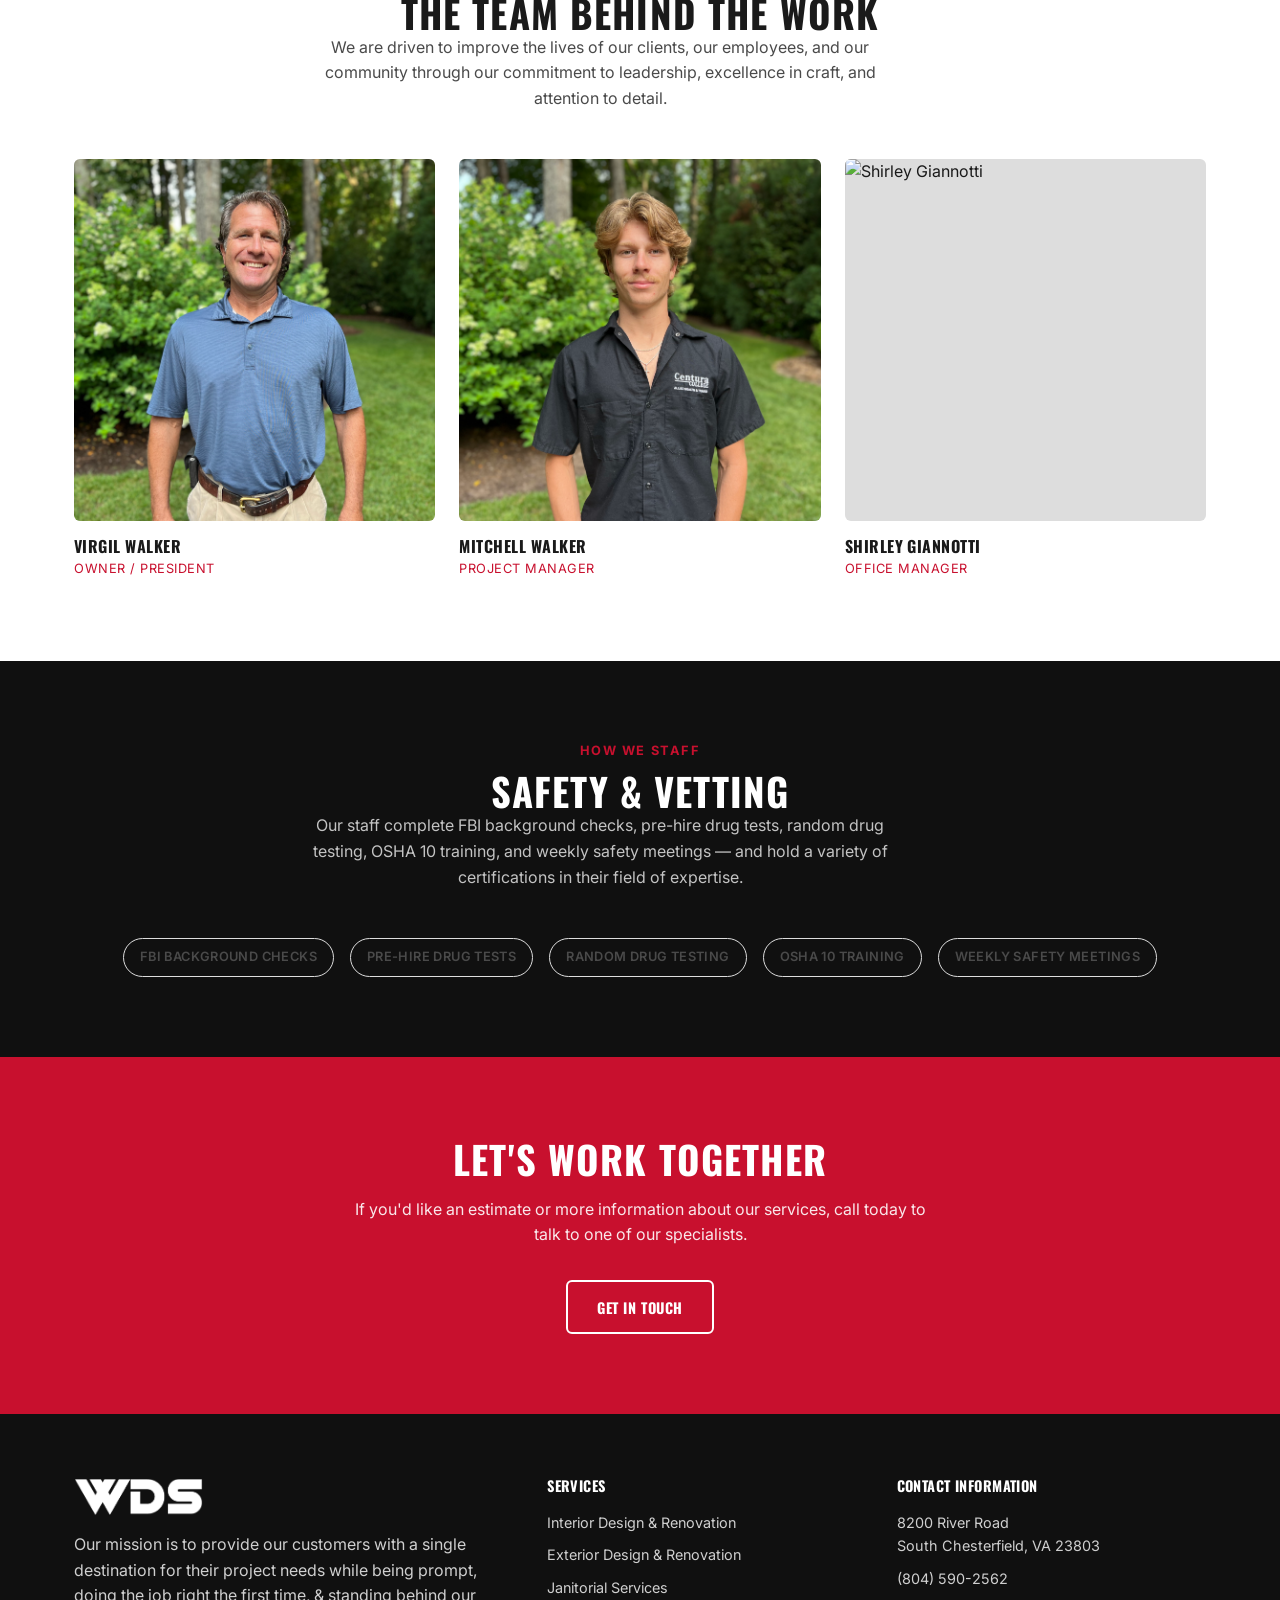
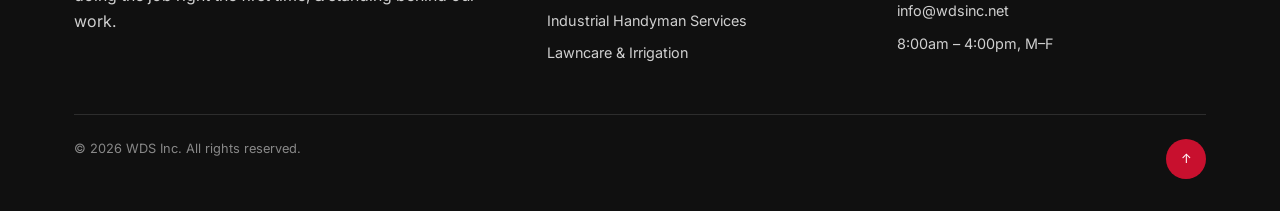
==== commit b6340cfb: "Wire up newly uploaded photos across the site - Home hero and 3 Services cards now use the optimized" ====
--- a/about.html
+++ b/about.html
@@ -84,19 +84,18 @@
       <p class="lede">We are driven to improve the lives of our clients, our employees, and our community through our commitment to leadership, excellence in craft, and attention to detail.</p>
     </div>
     <div class="team-grid">
-      <!-- TODO: swap for real headshots once pushed to assets/images/ -->
       <div class="team-card">
-        <div class="media-frame"><div class="media-placeholder">Headshot</div></div>
+        <div class="media-frame"><img src="assets/images/team-virgil-walker.jpeg" alt="Virgil Walker"/></div>
         <h3>Virgil Walker</h3>
         <span>Owner / President</span>
       </div>
       <div class="team-card">
-        <div class="media-frame"><div class="media-placeholder">Headshot</div></div>
+        <div class="media-frame"><img src="assets/images/team-mitchell-walker.jpeg" alt="Mitchell Walker"/></div>
         <h3>Mitchell Walker</h3>
         <span>Project Manager</span>
       </div>
       <div class="team-card">
-        <div class="media-frame"><div class="media-placeholder">Headshot</div></div>
+        <div class="media-frame"><img src="assets/images/team-shirley-giannotti.jpeg" alt="Shirley Giannotti"/></div>
         <h3>Shirley Giannotti</h3>
         <span>Office Manager</span>
       </div>
--- a/css/styles.css
+++ b/css/styles.css
@@ -74,8 +74,14 @@
    inline-block to the individual word/char spans it generates inside
    these elements, not to the elements themselves. */
 
-.page-hero{background:var(--black);color:var(--white);padding:5rem 0 4rem;}
+.page-hero{position:relative;overflow:hidden;background:var(--black);color:var(--white);padding:5rem 0 4rem;}
 .page-hero p.lede{color:rgba(255,255,255,.75);}
+.page-hero .container{position:relative;z-index:1;}
+/* Optional background photo for page-hero sections (Services, Careers).
+   Same dark-overlay treatment as the home hero so text stays readable. */
+.page-hero-media{position:absolute;inset:0;z-index:0;}
+.page-hero-media img{width:100%;height:100%;object-fit:cover;opacity:.4;}
+.page-hero-media::after{content:'';position:absolute;inset:0;background:linear-gradient(180deg,rgba(16,16,16,.65),rgba(16,16,16,.9));}
 
 /* ---------- trust bar ---------- */
 .trust-bar{background:var(--gray-100);padding:1.6rem 0;}
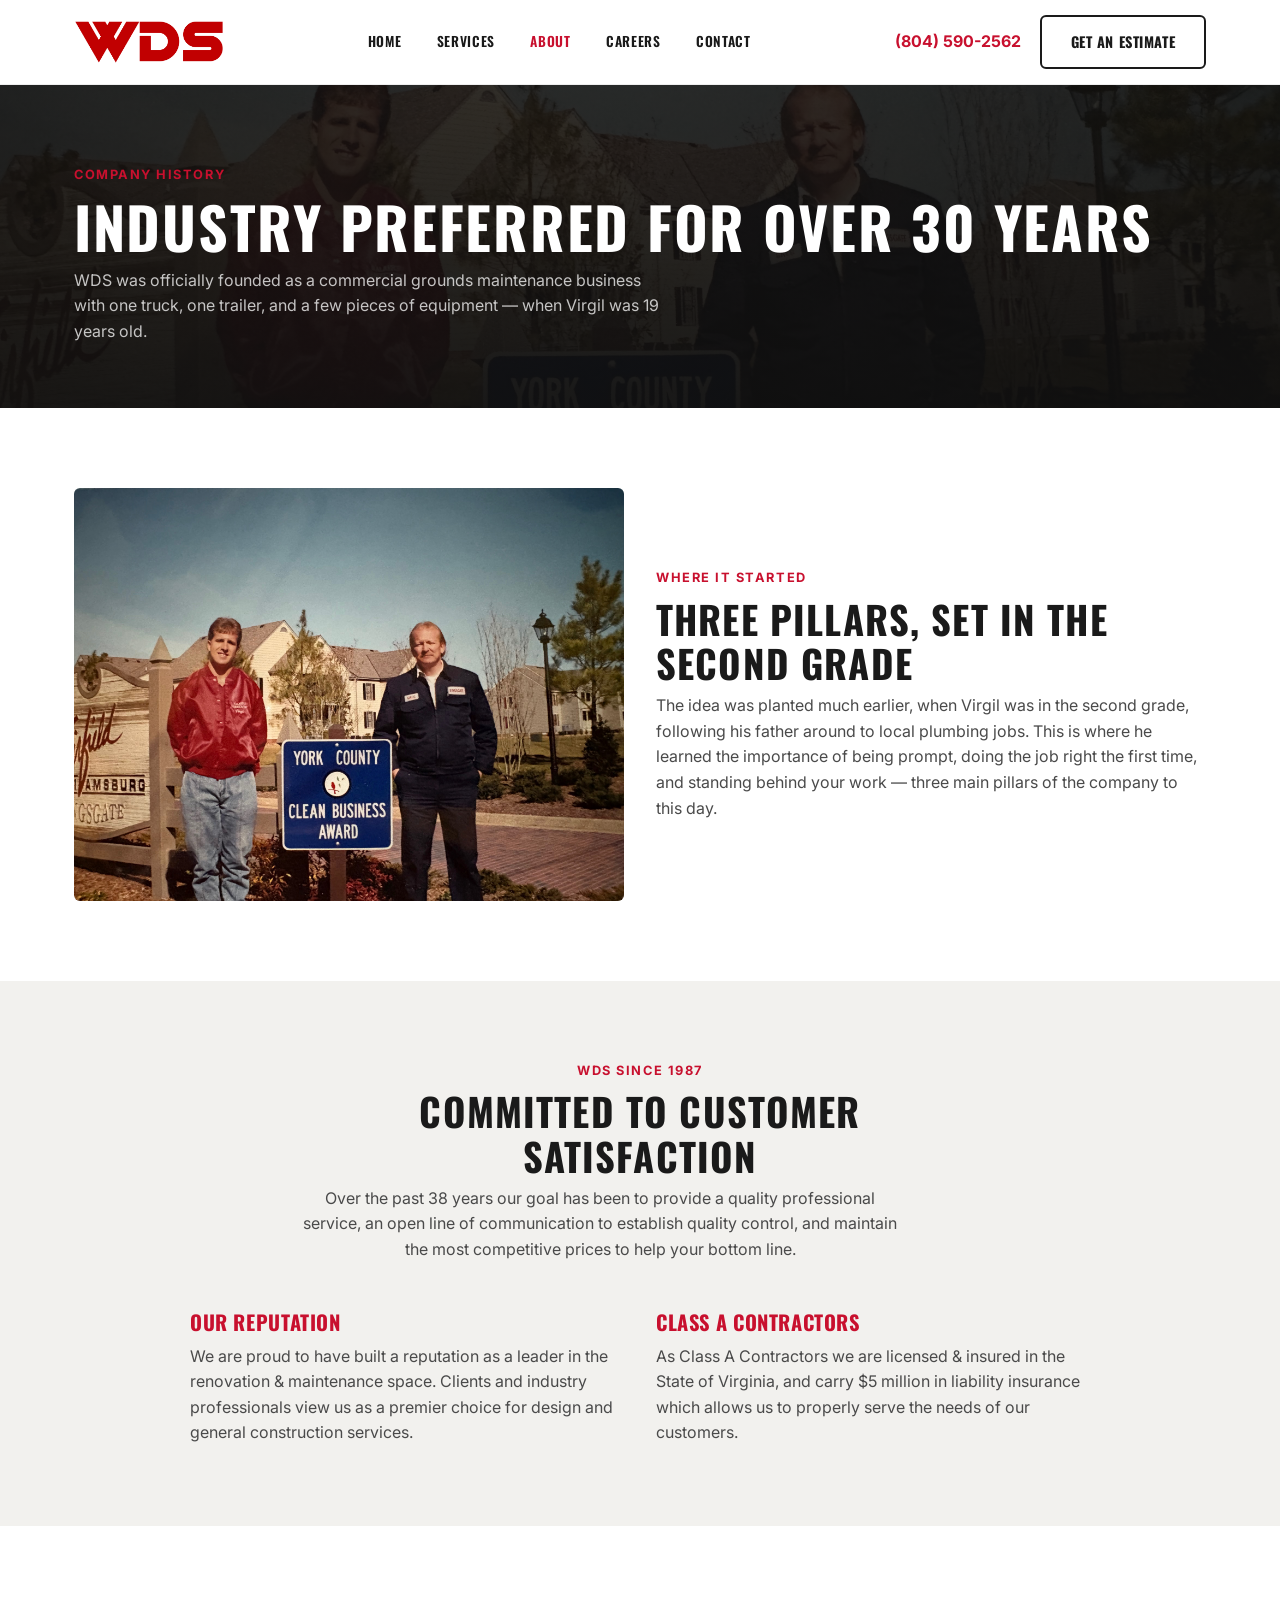
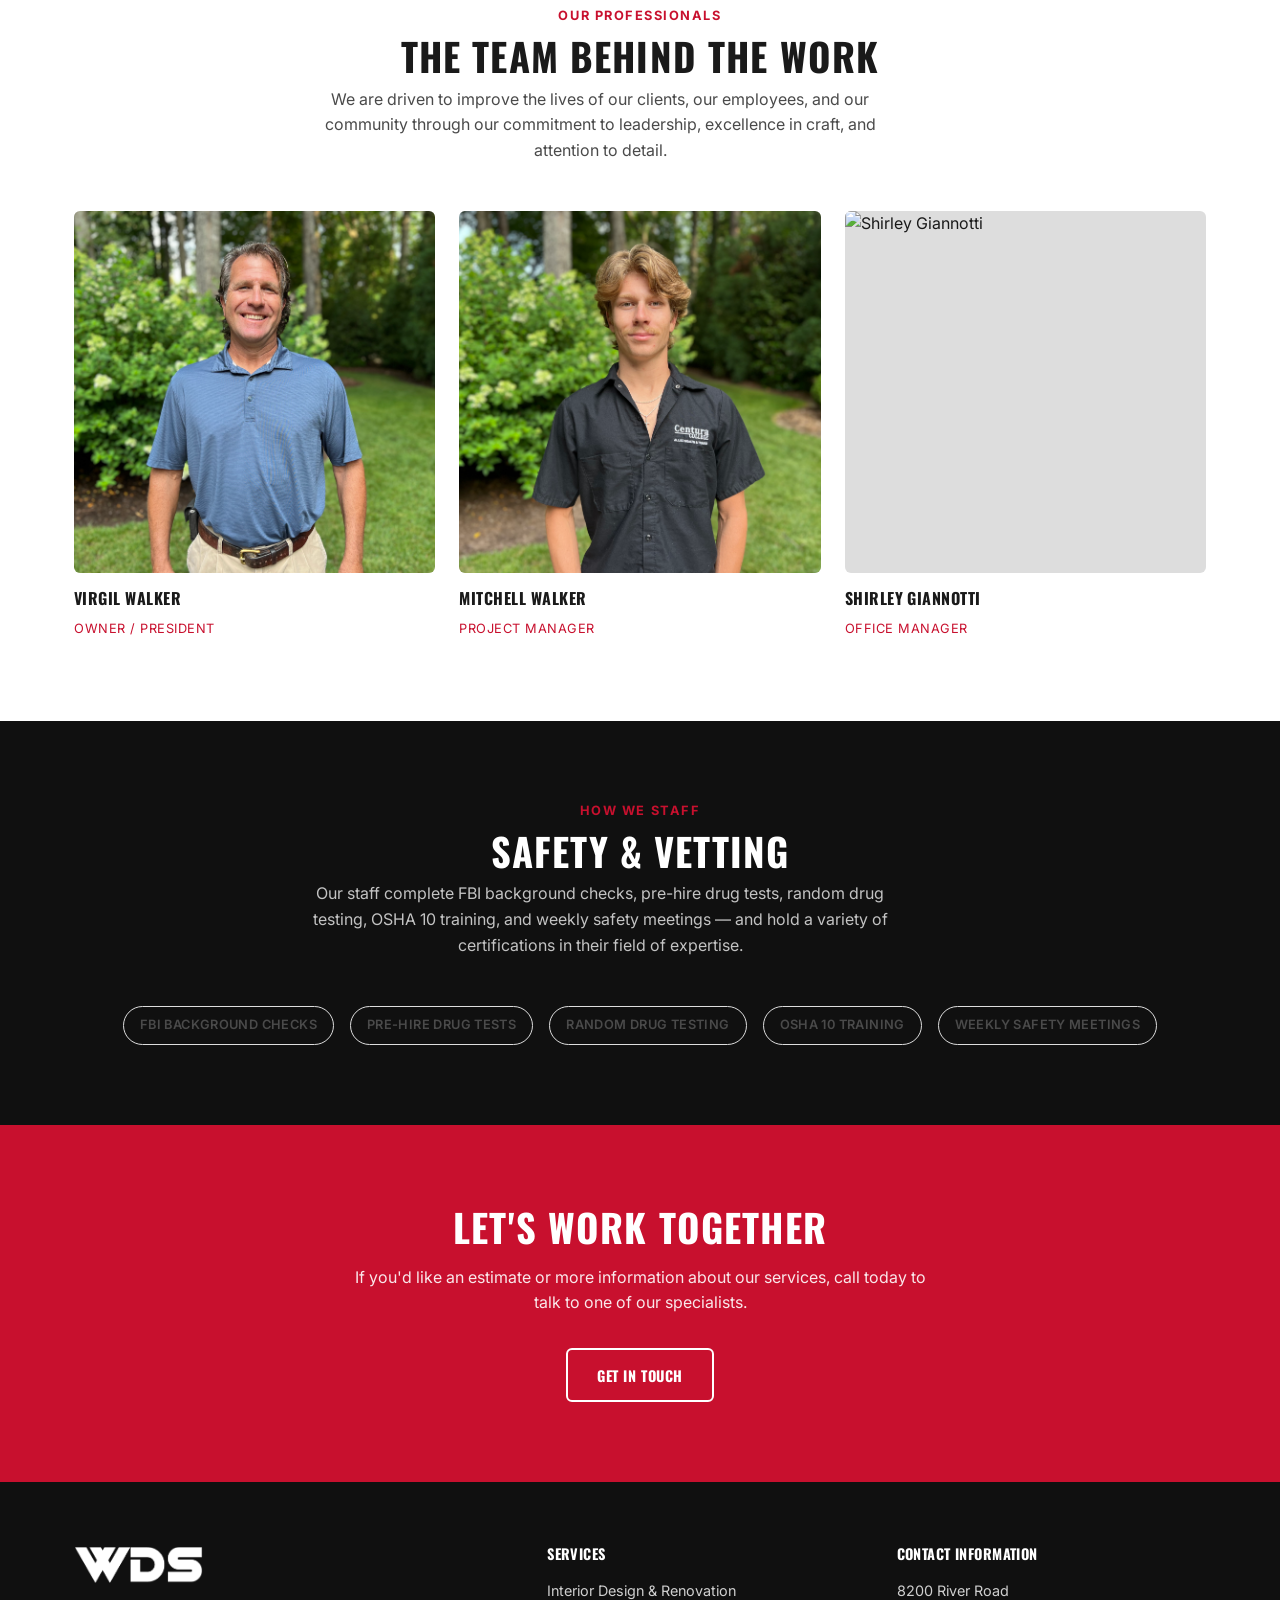
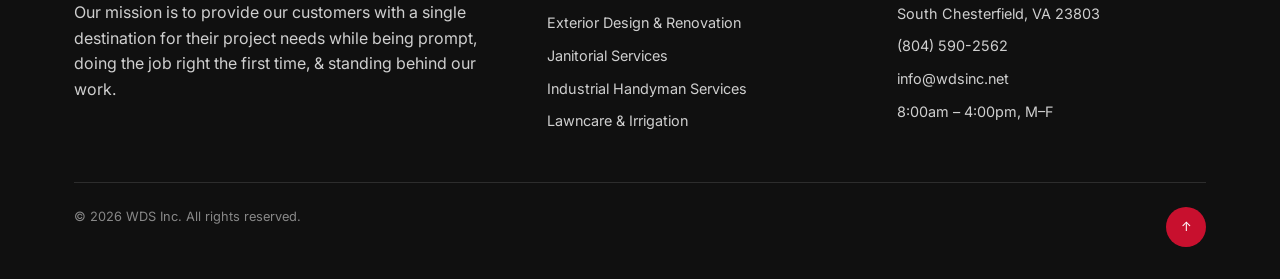
==== commit 3c4ec0ac: "Fix heading-to-body spacing sitewide; About page photos + layout - Headings (h1-h4) had zero margin-" ====
--- a/about.html
+++ b/about.html
@@ -32,6 +32,9 @@
 </header>
 
 <section class="page-hero">
+  <div class="page-hero-media">
+    <img src="assets/images/history-award-1990s.jpeg" alt="Virgil Walker receiving the York County Clean Business Award in the early days of WDS"/>
+  </div>
   <div class="container">
     <span class="eyebrow" data-animate>Company History</span>
     <h1 data-animate>Industry Preferred For Over 30 Years</h1>
@@ -43,8 +46,7 @@
   <div class="container">
     <div class="two-col">
       <div class="media-frame">
-        <!-- TODO: founder / early-days archive photo -->
-        <div class="media-placeholder">Image: Virgil / early WDS days</div>
+        <img src="assets/images/history-award-1990s.jpeg" alt="Virgil Walker in the early days of WDS"/>
       </div>
       <div>
         <span class="eyebrow">Where It Started</span>
@@ -62,13 +64,13 @@
       <h2>Committed To Customer Satisfaction</h2>
       <p class="lede">Over the past 38 years our goal has been to provide a quality professional service, an open line of communication to establish quality control, and maintain the most competitive prices to help your bottom line.</p>
     </div>
-    <div class="two-col">
+    <div class="two-col" style="max-width:900px;margin:0 auto;">
       <div>
-        <h3 style="color:var(--red);margin-bottom:.6rem;">Our Reputation</h3>
+        <h3 style="color:var(--red);font-size:1.275rem;margin-bottom:.6rem;">Our Reputation</h3>
         <p class="lede">We are proud to have built a reputation as a leader in the renovation &amp; maintenance space. Clients and industry professionals view us as a premier choice for design and general construction services.</p>
       </div>
       <div>
-        <h3 style="color:var(--red);margin-bottom:.6rem;">Class A Contractors</h3>
+        <h3 style="color:var(--red);font-size:1.275rem;margin-bottom:.6rem;">Class A Contractors</h3>
         <p class="lede">As Class A Contractors we are licensed &amp; insured in the State of Virginia, and carry $5 million in liability insurance which allows us to properly serve the needs of our customers.</p>
       </div>
     </div>
--- a/css/styles.css
+++ b/css/styles.css
@@ -28,7 +28,7 @@
 ul{list-style:none;}
 .container{max-width:var(--container);margin:0 auto;padding:0 1.5rem;}
 
-h1,h2,h3,h4{font-family:var(--font-head);text-transform:uppercase;letter-spacing:.03em;line-height:1.15;}
+h1,h2,h3,h4{font-family:var(--font-head);text-transform:uppercase;letter-spacing:.03em;line-height:1.15;margin-bottom:.5rem;}
 h1{font-size:clamp(2.2rem,5vw,3.6rem);}
 h2{font-size:clamp(1.6rem,3.5vw,2.4rem);}
 h3{font-size:1.15rem;}
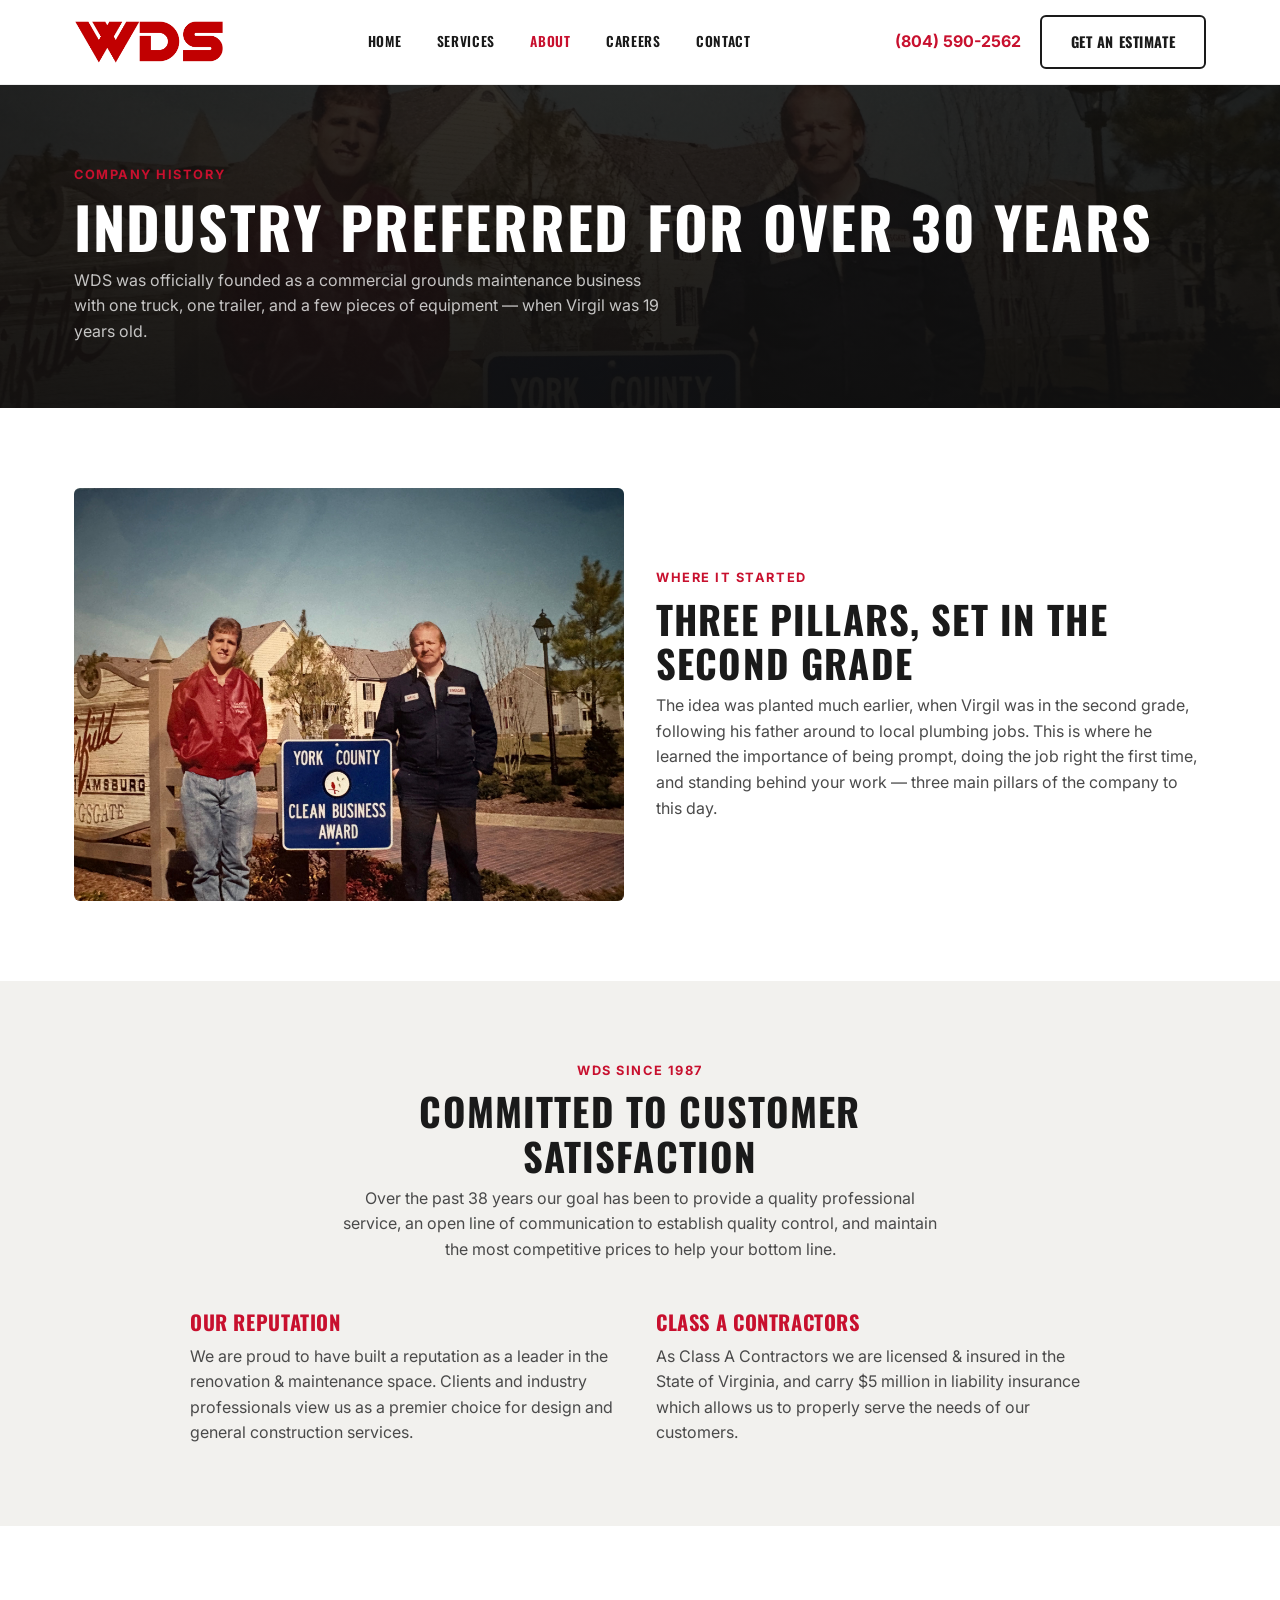
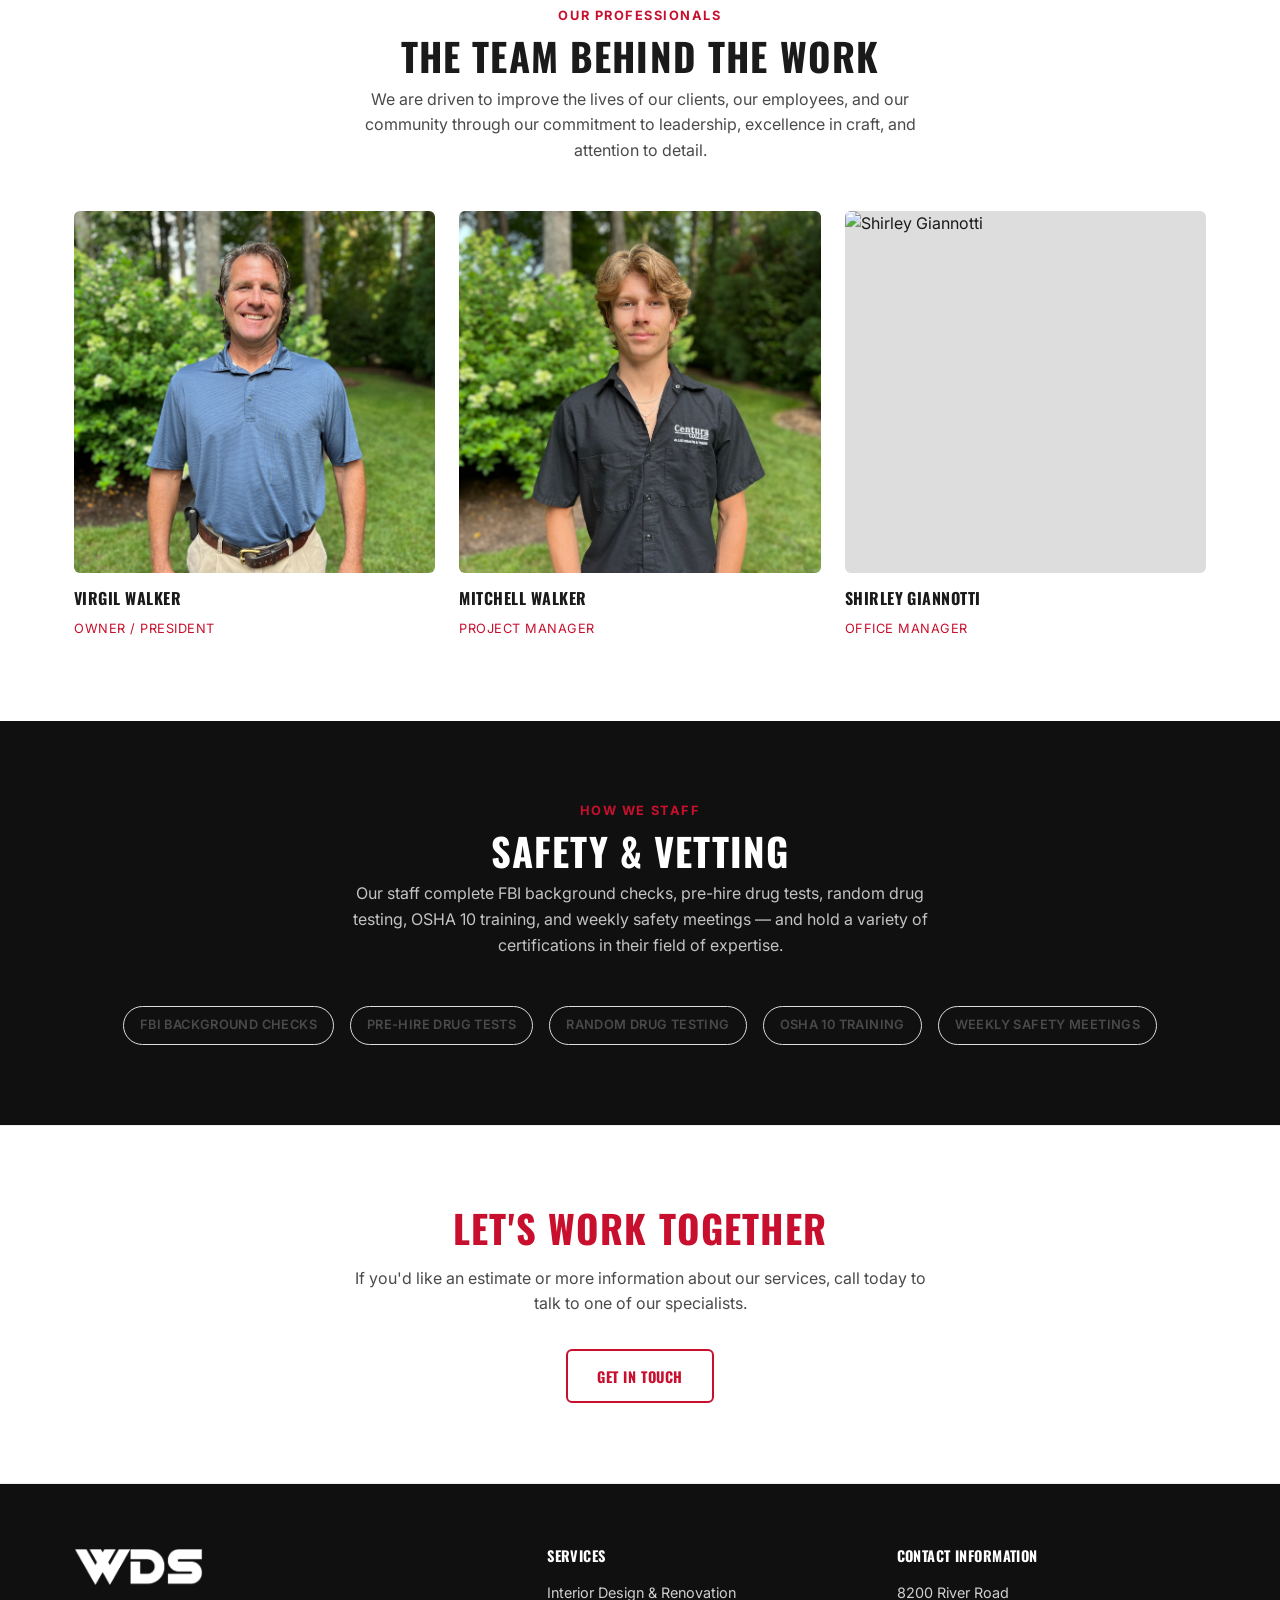
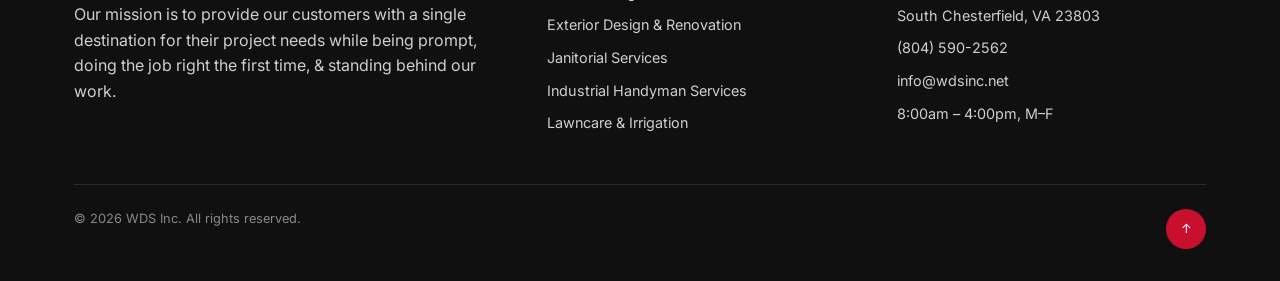
==== commit d665ecf3: "Full SEO + social sharing pass - Favicon: cropped the "W" mark out of the logo into a square icon,  " ====
--- a/about.html
+++ b/about.html
@@ -3,8 +3,28 @@
 <head>
 <meta charset="UTF-8"/>
 <meta name="viewport" content="width=device-width, initial-scale=1.0"/>
-<title>About | WDS Inc</title>
-<meta name="description" content="Founded in 1987, WDS is a Class A licensed contractor serving Virginia for over 37 years."/>
+<title>About WDS Inc | Class A Contractor Since 1987 | South Chesterfield, VA</title>
+<meta name="description" content="Founded in 1987 by Virgil Walker, WDS Inc is a Class A licensed &amp; insured contractor in South Chesterfield, VA with 37+ years of experience, FBI-background-checked crews, OSHA 10 training, and a reputation as a premier choice for commercial &amp; industrial renovation."/>
+<link rel="canonical" href="https://wdsinc.net/about.html"/>
+
+<link rel="icon" type="image/png" sizes="32x32" href="assets/images/favicon-32.png"/>
+<link rel="icon" type="image/png" sizes="16x16" href="assets/images/favicon-16.png"/>
+<link rel="apple-touch-icon" sizes="180x180" href="assets/images/apple-touch-icon.png"/>
+<link rel="shortcut icon" href="assets/images/favicon.ico"/>
+
+<meta property="og:type" content="website"/>
+<meta property="og:site_name" content="WDS Inc"/>
+<meta property="og:title" content="About WDS Inc | Class A Contractor Since 1987"/>
+<meta property="og:description" content="Founded in 1987 by Virgil Walker — 37+ years, Class A licensed &amp; insured, FBI-background-checked crews serving commercial &amp; industrial clients across Virginia."/>
+<meta property="og:url" content="https://wdsinc.net/about.html"/>
+<meta property="og:image" content="https://wdsinc.net/assets/images/history-award-1990s.jpeg"/>
+<meta property="og:image:alt" content="Virgil Walker receiving the York County Clean Business Award in the early days of WDS"/>
+
+<meta name="twitter:card" content="summary_large_image"/>
+<meta name="twitter:title" content="About WDS Inc | Class A Contractor Since 1987"/>
+<meta name="twitter:description" content="Founded in 1987 by Virgil Walker — 37+ years, Class A licensed &amp; insured, FBI-background-checked crews serving commercial &amp; industrial clients across Virginia."/>
+<meta name="twitter:image" content="https://wdsinc.net/assets/images/history-award-1990s.jpeg"/>
+
 <link rel="preconnect" href="https://fonts.googleapis.com"/>
 <link href="https://fonts.googleapis.com/css2?family=Inter:wght@400;500;600;700&family=Oswald:wght@500;600;700&display=swap" rel="stylesheet"/>
 <link rel="stylesheet" href="css/styles.css"/>
--- a/css/styles.css
+++ b/css/styles.css
@@ -58,6 +58,10 @@
   .nav.open{transform:translateX(0);}
   .nav-toggle{display:block;}
   .header-phone{display:none;}
+  /* Tighter to the text — was wrapping to two lines with too much
+     padding around it on narrow screens. Same font-size, just less
+     breathing room in the box. */
+  .header-cta .btn{white-space:nowrap;padding:.5rem .9rem;}
 }
 
 /* ---------- hero ---------- */
@@ -94,6 +98,12 @@
 section{padding:5rem 0;}
 .section-head{max-width:680px;margin-bottom:3rem;}
 .section-head.center{margin-left:auto;margin-right:auto;text-align:center;}
+/* .lede has its own max-width (60ch), narrower than most centered
+   parents. text-align:center only centers inline text, not this
+   block's own box, so without this it sits flush-left, visibly off-
+   center under a wider heading. Centers the box itself wherever it's
+   inside any .center-class ancestor. */
+.center .lede{margin-left:auto;margin-right:auto;}
 .bg-dark{background:var(--black);color:var(--white);}
 .bg-dark .lede{color:rgba(255,255,255,.75);}
 .bg-light{background:var(--gray-100);}
@@ -125,8 +135,17 @@
 /* ---------- process steps ---------- */
 .steps{counter-reset:step;display:grid;grid-template-columns:repeat(3,1fr);gap:1.5rem;}
 @media (max-width:800px){.steps{grid-template-columns:1fr;}}
-.step{position:relative;padding-left:3.2rem;}
-.step::before{counter-increment:step;content:counter(step);position:absolute;left:0;top:0;width:2.4rem;height:2.4rem;border-radius:50%;background:var(--red);color:var(--white);display:flex;align-items:center;justify-content:center;font-family:var(--font-head);font-weight:700;}
+.step{position:relative;padding-left:5.5rem;min-height:4.5rem;display:flex;flex-direction:column;justify-content:center;}
+.step::before{counter-increment:step;content:counter(step);position:absolute;left:0;top:50%;transform:translateY(-50%);width:4.5rem;height:4.5rem;border-radius:50%;background:var(--red);color:var(--white);display:flex;align-items:center;justify-content:center;font-family:var(--font-head);font-weight:700;font-size:1.75rem;}
+
+/* Staggered entrance: .steps carries data-animate (one observed target),
+   CSS handles the per-item stagger via nth-child so each numbered step
+   animates in, in order. */
+.steps .step{opacity:0;transform:translateY(18px);transition:opacity .5s ease,transform .5s ease;}
+.steps.is-visible .step{opacity:1;transform:translateY(0);}
+.steps.is-visible .step:nth-child(1){transition-delay:0s;}
+.steps.is-visible .step:nth-child(2){transition-delay:.15s;}
+.steps.is-visible .step:nth-child(3){transition-delay:.3s;}
 
 /* ---------- team ---------- */
 .team-grid{display:grid;grid-template-columns:repeat(auto-fit,minmax(200px,1fr));gap:1.5rem;}
@@ -171,9 +190,12 @@
 .map-frame{margin-top:2rem;border-radius:var(--radius);overflow:hidden;aspect-ratio:16/9;background:#e2e0da;}
 
 /* ---------- CTA band ---------- */
-.cta-band{background:var(--red);color:var(--white);text-align:center;}
-.cta-band h2{margin-bottom:1rem;}
-.cta-band .lede{color:rgba(255,255,255,.9);margin:0 auto 2rem;}
+/* Red as an accent color, not a full-section background — white bg,
+   red heading, red-outlined button. */
+.cta-band{background:var(--white);color:var(--ink);text-align:center;border-top:1px solid #eee;border-bottom:1px solid #eee;}
+.cta-band h2{color:var(--red);margin-bottom:1rem;}
+.cta-band .lede{color:var(--gray-700);margin:0 auto 2rem;}
+.cta-band .btn-outline{color:var(--red);border-color:var(--red);}
 
 /* ---------- footer ---------- */
 .site-footer{background:var(--black);color:rgba(255,255,255,.8);padding:4rem 0 2rem;}
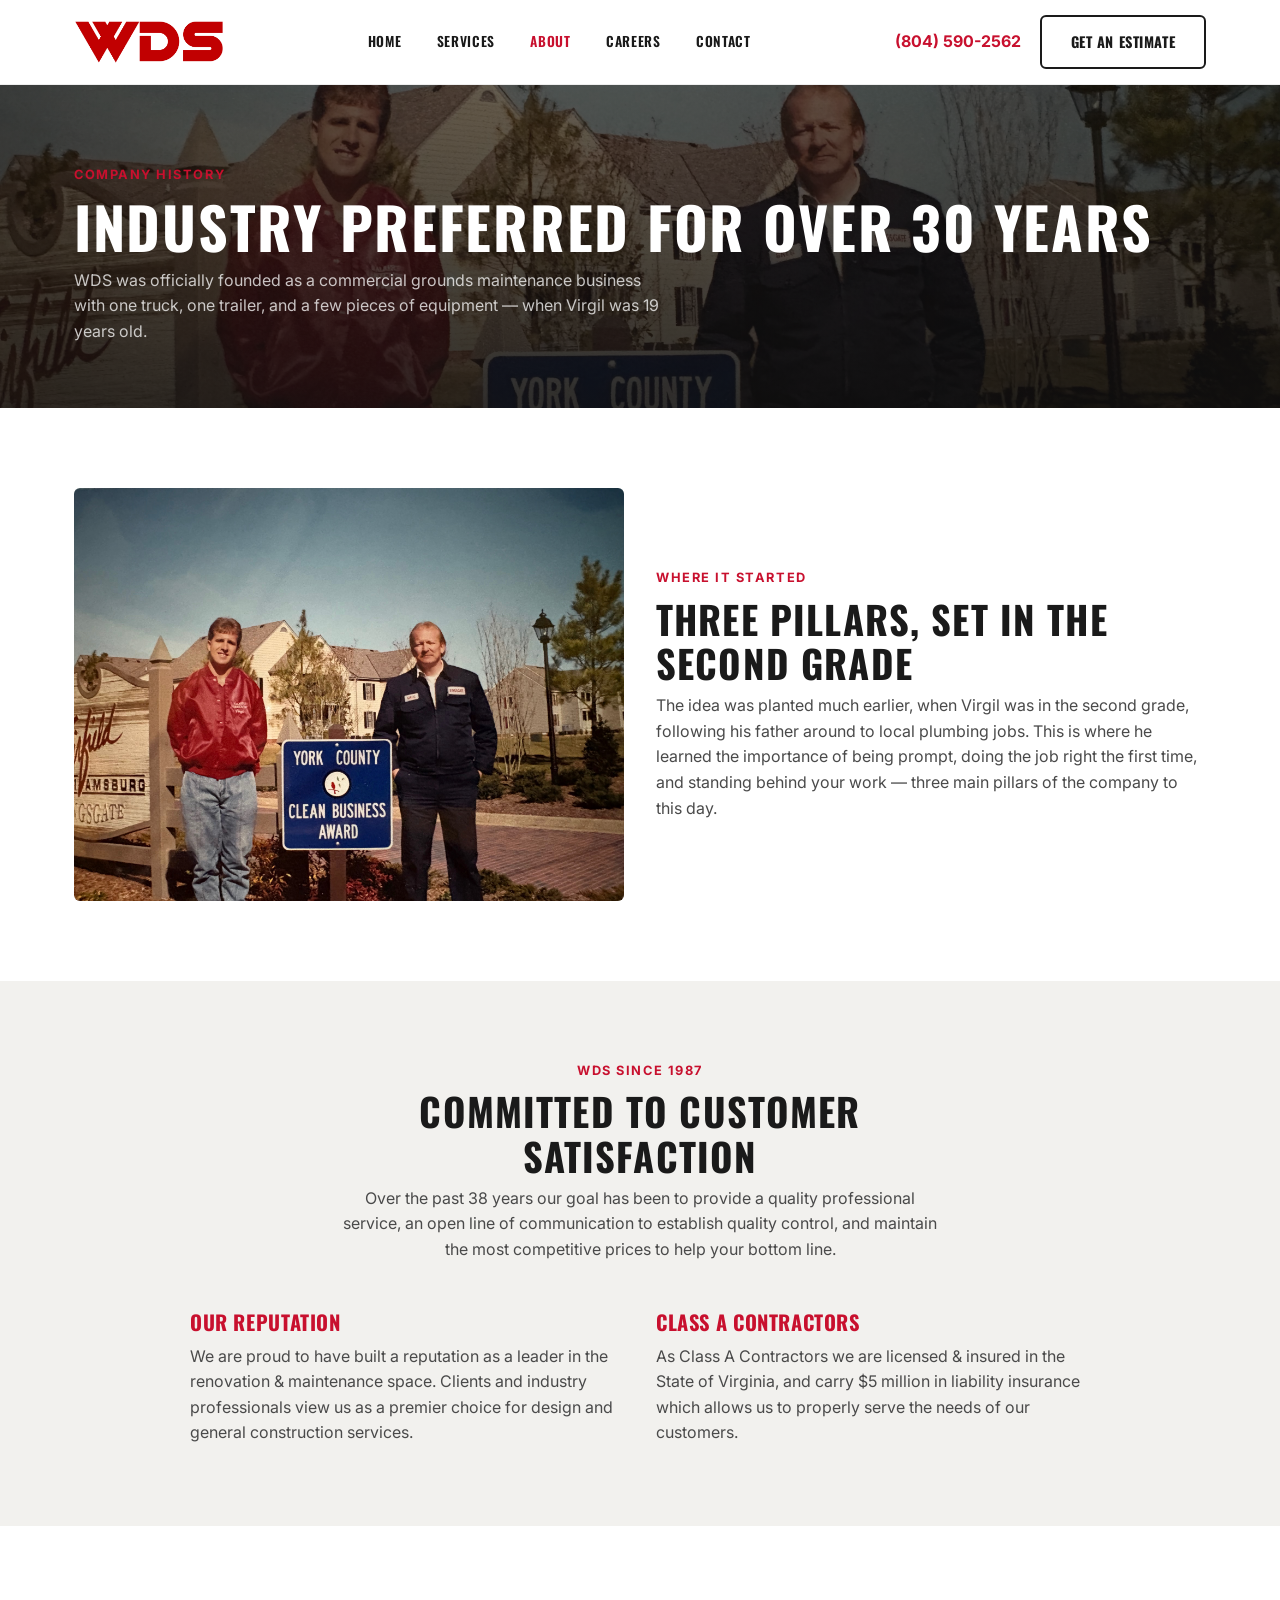
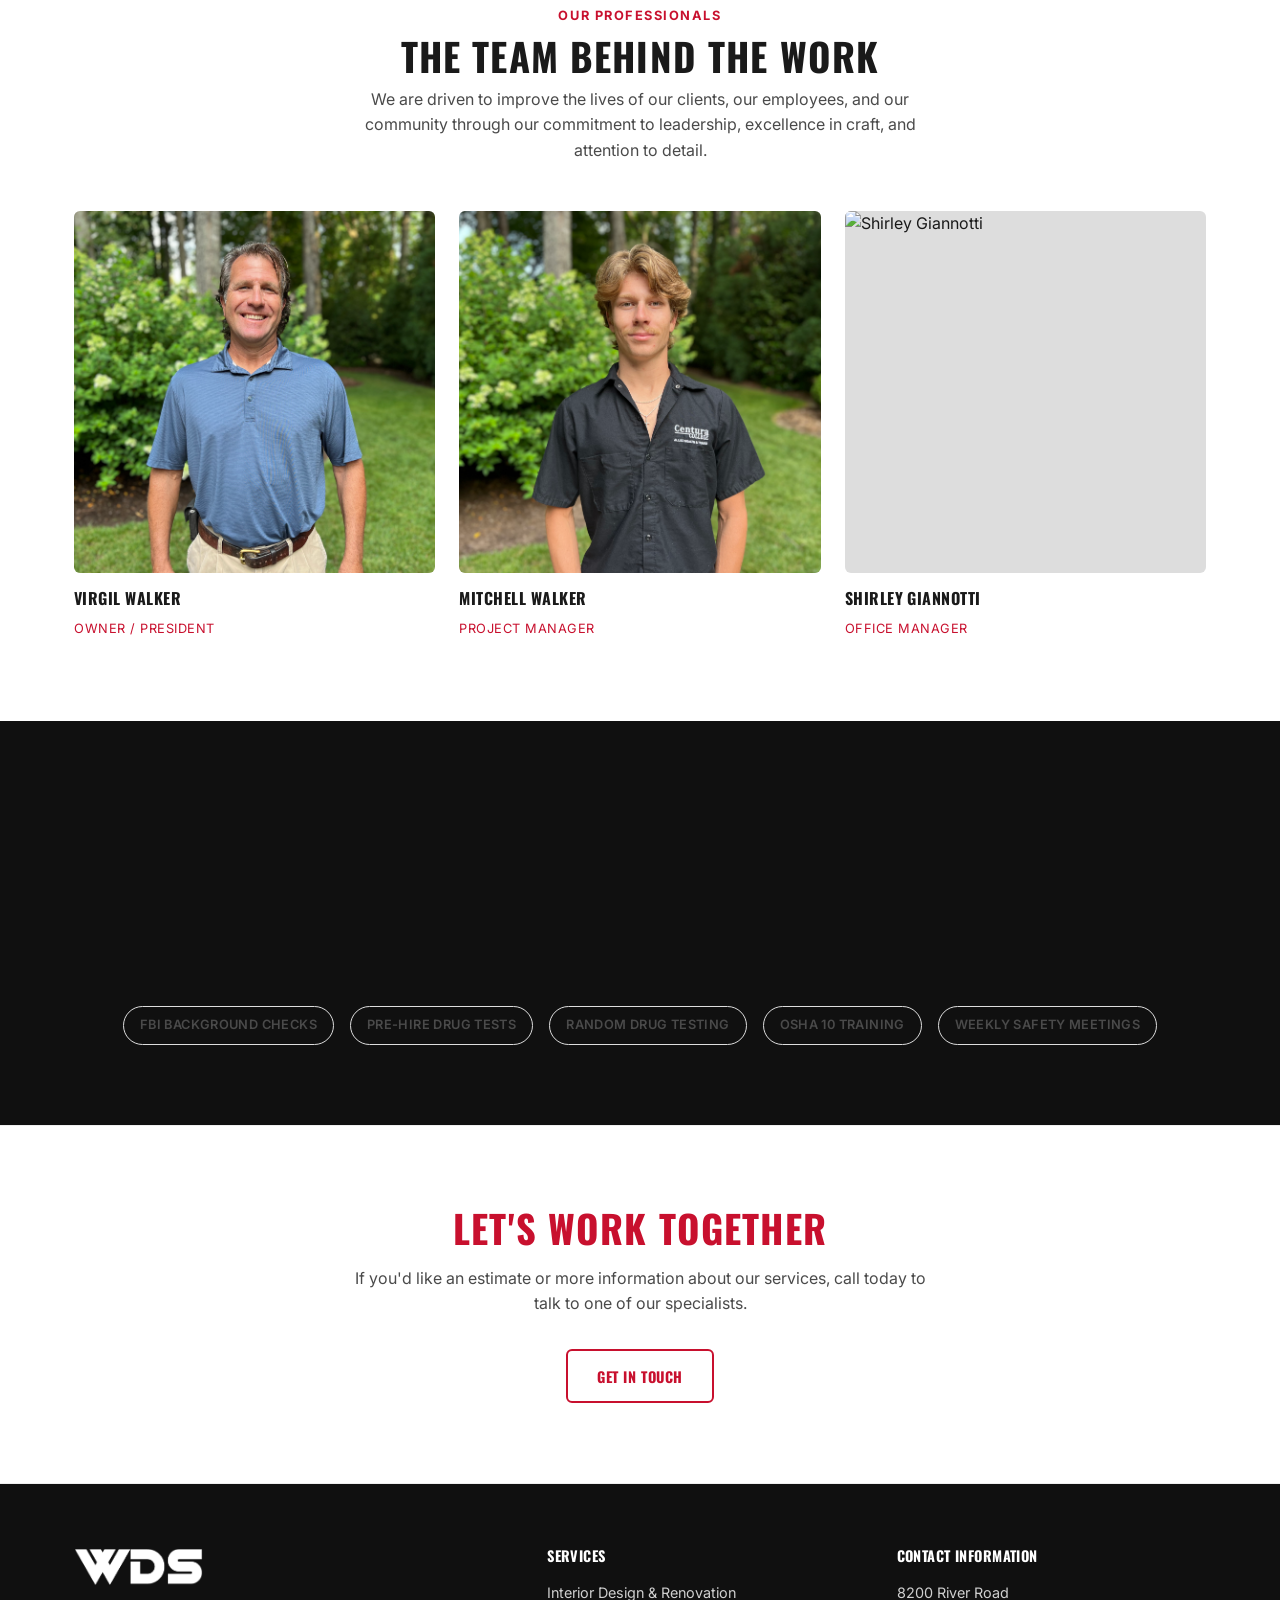
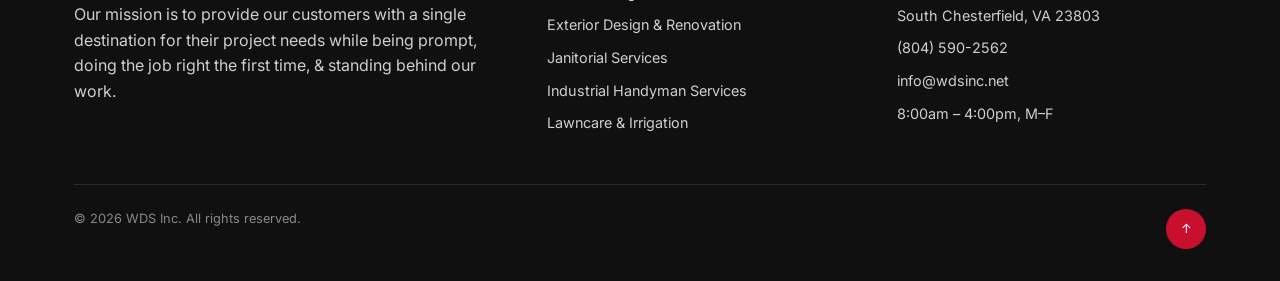
==== commit 30c1a9a5: "Sitewide scroll animations, brighter hero overlay, hover effects - Auto-detects every h1/h2 sitewide" ====
--- a/about.html
+++ b/about.html
@@ -65,7 +65,7 @@
 <section>
   <div class="container">
     <div class="two-col">
-      <div class="media-frame">
+      <div class="media-frame reveal-up">
         <img src="assets/images/history-award-1990s.jpeg" alt="Virgil Walker in the early days of WDS"/>
       </div>
       <div>
--- a/css/styles.css
+++ b/css/styles.css
@@ -78,14 +78,51 @@
    inline-block to the individual word/char spans it generates inside
    these elements, not to the elements themselves. */
 
+/* ---------- sitewide scroll-reveal ---------- */
+/* Headings (eyebrow + h1/h2, tagged automatically by js/main.js)
+   dissolve in sliding down from above. The body paragraph right after
+   a heading fades in .5s later (transition-delay, not JS timing) so it
+   reads as following the heading rather than arriving with it. */
+.reveal-heading{opacity:0;transform:translateY(-22px);transition:opacity .6s ease,transform .6s ease;}
+.reveal-heading.is-visible{opacity:1;transform:translateY(0);}
+.reveal-body{opacity:0;transition:opacity .6s ease;transition-delay:.5s;}
+.reveal-body.is-visible{opacity:1;}
+
+/* Respect users who've asked for less motion. */
+@media (prefers-reduced-motion: reduce){
+  .reveal-heading,.reveal-body,.reveal-up,.badge-row .badge,.steps .step{
+    transition-duration:.01ms !important;transform:none !important;
+  }
+}
+
+/* Linear pill/bubble lists (badge-row) dissolve in left-to-right, one
+   at a time, slower than the default reveal for a more deliberate feel. */
+.badge-row .badge{opacity:0;transform:translateX(-18px);transition:opacity .8s ease,transform .8s ease;}
+.badge-row.is-visible .badge{opacity:1;transform:translateX(0);}
+.badge-row.is-visible .badge:nth-child(1){transition-delay:0s;}
+.badge-row.is-visible .badge:nth-child(2){transition-delay:.18s;}
+.badge-row.is-visible .badge:nth-child(3){transition-delay:.36s;}
+.badge-row.is-visible .badge:nth-child(4){transition-delay:.54s;}
+.badge-row.is-visible .badge:nth-child(5){transition-delay:.72s;}
+.badge-row.is-visible .badge:nth-child(6){transition-delay:.9s;}
+.badge-row.is-visible .badge:nth-child(7){transition-delay:1.08s;}
+.badge-row.is-visible .badge:nth-child(8){transition-delay:1.26s;}
+/* Bubble hover — scoped to .is-visible so it doesn't fight the
+   entrance transform mid-animation. */
+.badge-row.is-visible .badge:hover{transform:scale(1.08);transition:transform .2s ease;}
+
+/* Generic "dissolve up from below" utility (About page history photo). */
+.reveal-up{opacity:0;transform:translateY(28px);transition:opacity .7s ease,transform .7s ease;}
+.reveal-up.is-visible{opacity:1;transform:translateY(0);}
+
 .page-hero{position:relative;overflow:hidden;background:var(--black);color:var(--white);padding:5rem 0 4rem;}
 .page-hero p.lede{color:rgba(255,255,255,.75);}
 .page-hero .container{position:relative;z-index:1;}
 /* Optional background photo for page-hero sections (Services, Careers).
    Same dark-overlay treatment as the home hero so text stays readable. */
 .page-hero-media{position:absolute;inset:0;z-index:0;}
-.page-hero-media img{width:100%;height:100%;object-fit:cover;opacity:.4;}
-.page-hero-media::after{content:'';position:absolute;inset:0;background:linear-gradient(180deg,rgba(16,16,16,.65),rgba(16,16,16,.9));}
+.page-hero-media img{width:100%;height:100%;object-fit:cover;opacity:.55;}
+.page-hero-media::after{content:'';position:absolute;inset:0;background:linear-gradient(180deg,rgba(16,16,16,.35),rgba(16,16,16,.75));}
 
 /* ---------- trust bar ---------- */
 .trust-bar{background:var(--gray-100);padding:1.6rem 0;}
@@ -150,6 +187,8 @@
 /* ---------- team ---------- */
 .team-grid{display:grid;grid-template-columns:repeat(auto-fit,minmax(200px,1fr));gap:1.5rem;}
 .team-card .media-frame{aspect-ratio:1/1;margin-bottom:1rem;}
+.team-card .media-frame img{transition:transform .35s ease;}
+.team-card .media-frame:hover img{transform:scale(1.08);}
 .team-card h3{font-size:1rem;}
 .team-card span{color:var(--red);font-size:.8rem;text-transform:uppercase;letter-spacing:.04em;}
 
